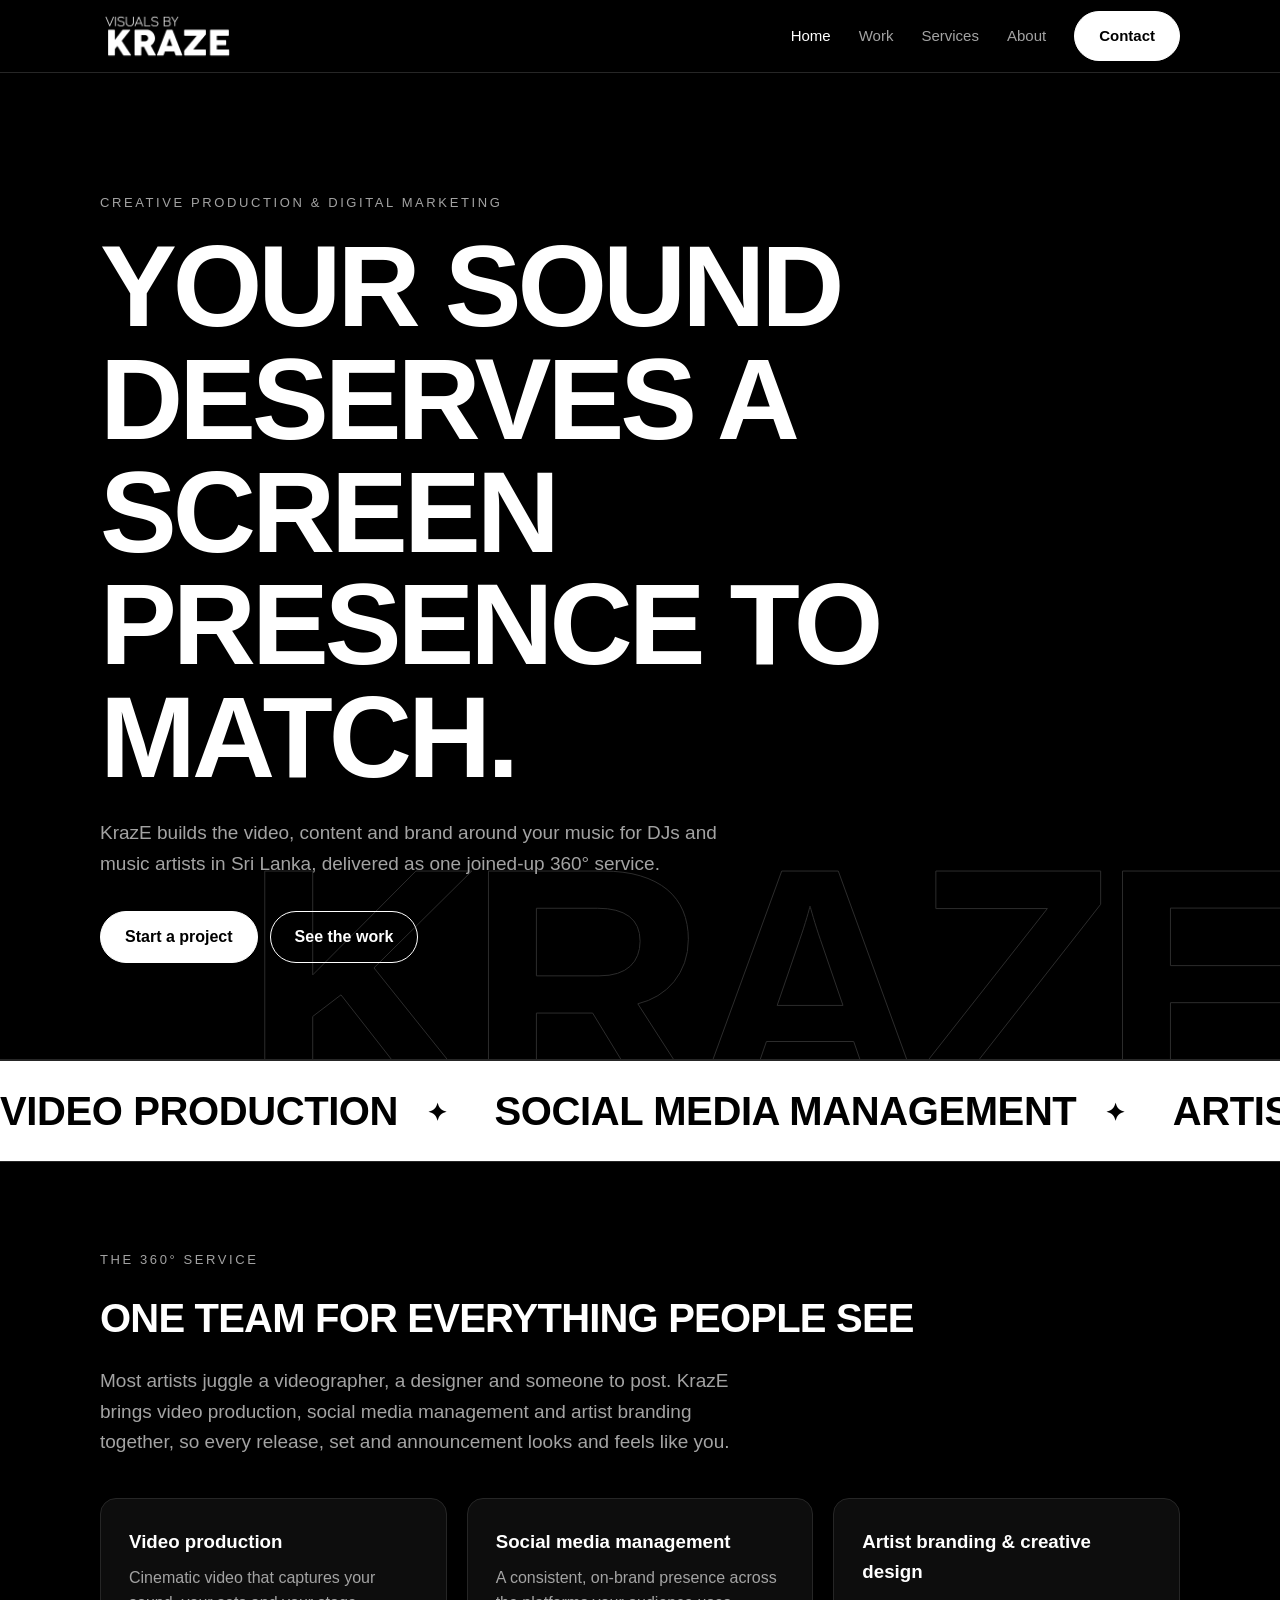
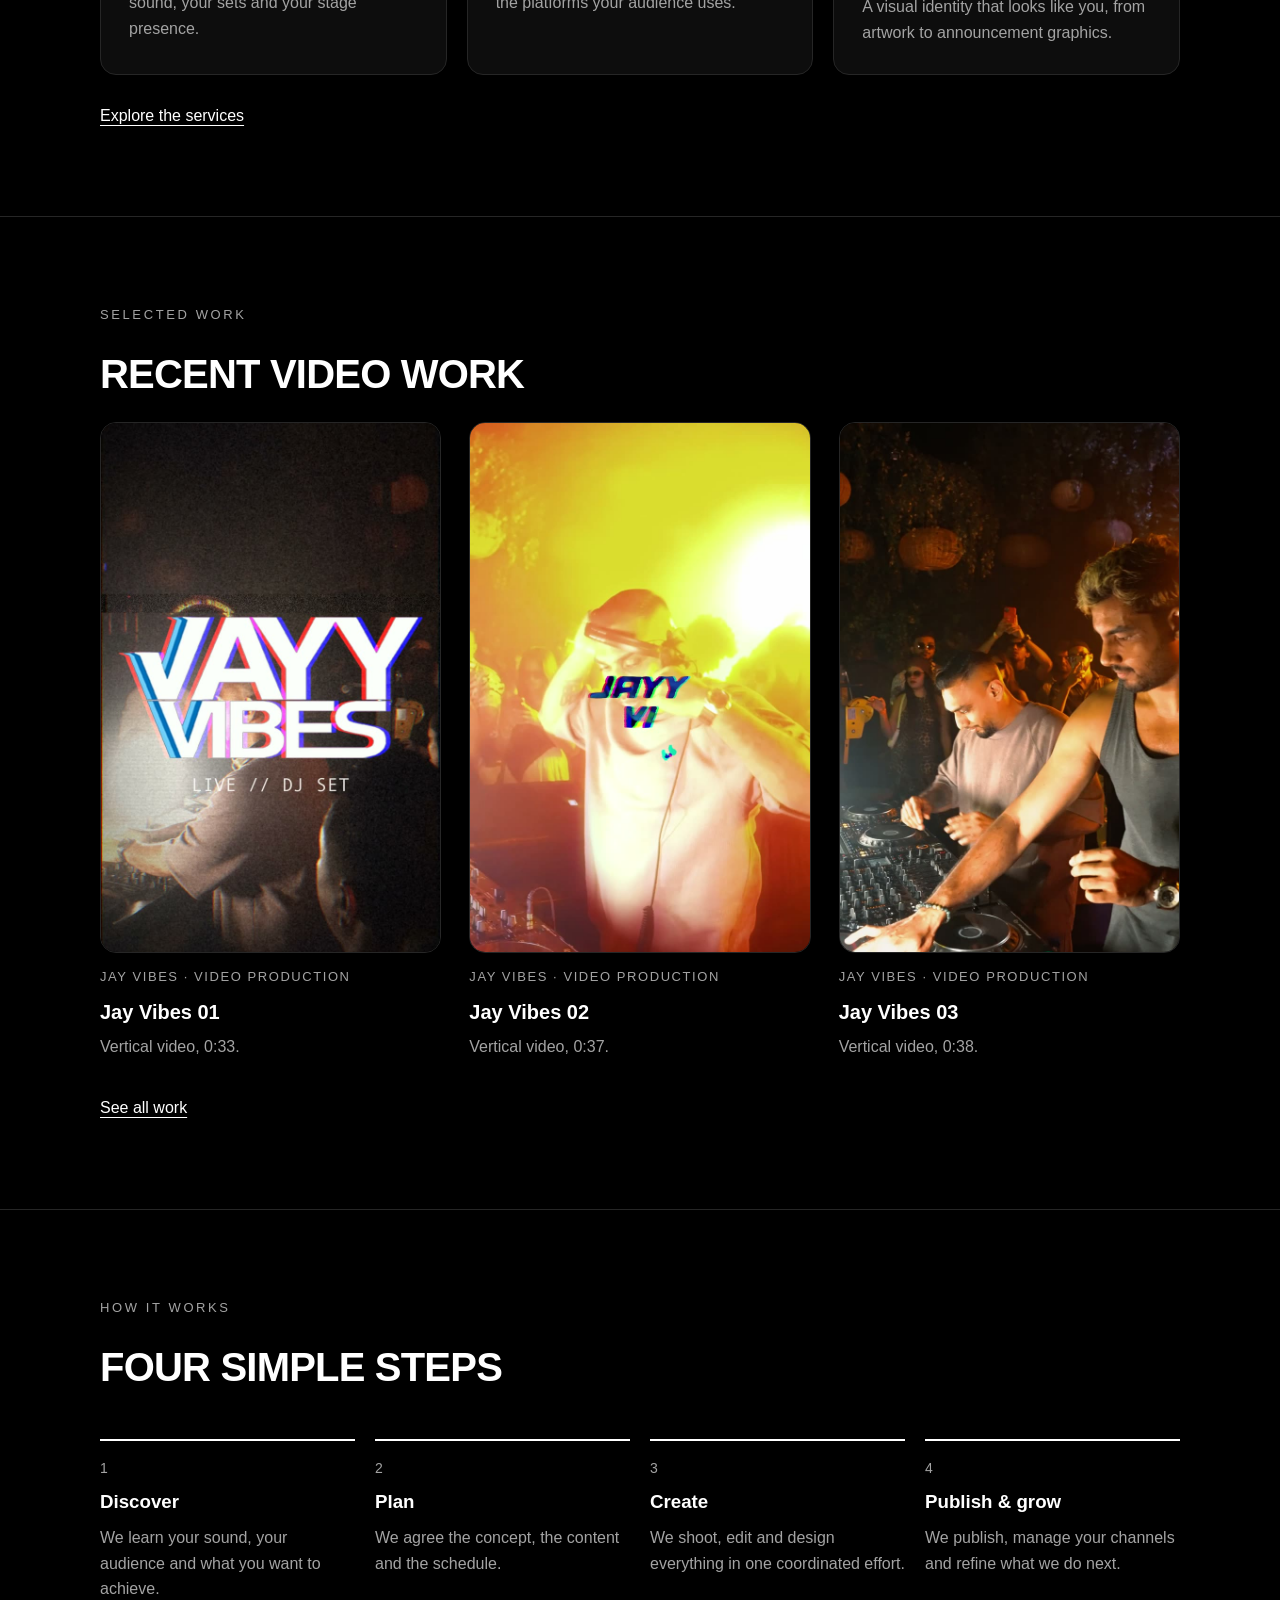
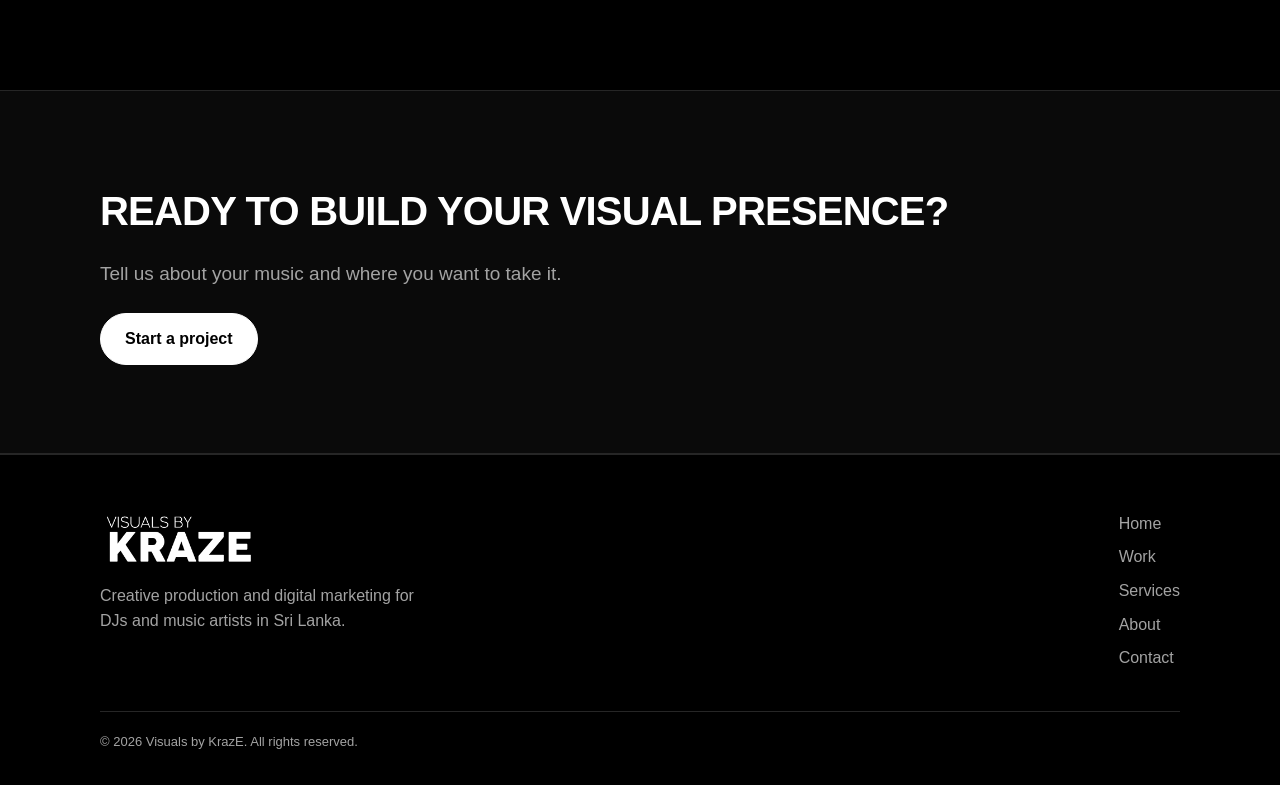
==== public/index.html @ ea49f157 "Initial KrazE website: static site and portfolio videos" ====
<!doctype html>
<html lang="en">
<head>
<meta charset="utf-8">
<meta name="viewport" content="width=device-width,initial-scale=1">
<meta name="theme-color" content="#000000">
<title>Visuals by KrazE | Creative production and digital marketing for DJs and artists</title>
<meta name="description" content="KrazE builds video, social media and branding for DJs and music artists in Sri Lanka, as one coordinated 360-degree creative service.">
<link rel="canonical" href="https://kidhasia.github.io/kraze-website/">
<meta property="og:type" content="website">
<meta property="og:site_name" content="Visuals by KrazE">
<meta property="og:title" content="Visuals by KrazE | Creative production and digital marketing for DJs and artists">
<meta property="og:description" content="KrazE builds video, social media and branding for DJs and music artists in Sri Lanka, as one coordinated 360-degree creative service.">
<meta property="og:url" content="https://kidhasia.github.io/kraze-website/">
<meta property="og:image" content="https://kidhasia.github.io/kraze-website/images/kraze-logo.jpg">
<meta property="og:image:width" content="1080">
<meta property="og:image:height" content="1080">
<meta property="og:image:alt" content="Visuals by KrazE">
<meta name="twitter:card" content="summary">
<link rel="icon" type="image/png" sizes="32x32" href="images/favicon-32.png">
<link rel="icon" type="image/png" sizes="192x192" href="images/favicon-192.png">
<link rel="apple-touch-icon" href="images/apple-touch-icon.png">
<script>document.documentElement.className+=" js"</script>
<link rel="stylesheet" href="css/style.css">
</head>
<body>
<a class="skip" href="#main">Skip to content</a>
<header class="site-header"><div class="wrap">
<a href="index.html" class="logo-link" aria-label="Visuals by KrazE, home"><span class="logo "><img src="images/kraze-logo.jpg" width="1080" height="1080" alt="Visuals by KrazE" fetchpriority="high"></span></a>
<button class="menu-btn" type="button" aria-label="Open menu" aria-expanded="false" aria-controls="nav"><span></span></button>
<nav class="nav" id="nav" aria-label="Main"><a href="index.html" aria-current="page">Home</a><a href="work.html">Work</a><a href="services.html">Services</a><a href="about.html">About</a><a class="btn" href="contact.html">Contact</a></nav>
</div></header>
<main id="main" tabindex="-1">
<section class="hero"><span class="hero-word" aria-hidden="true">KRAZE</span><div class="wrap">
<p class="eyebrow">Creative production &amp; digital marketing</p>
<h1>Your sound deserves a screen presence to match.</h1>
<p class="lead">KrazE builds the video, content and brand around your music for DJs and music artists in Sri Lanka, delivered as one joined-up 360&deg; service.</p>
<div class="actions"><a class="btn" href="contact.html">Start a project</a><a class="btn btn--ghost" href="work.html">See the work</a></div>
</div></section>
<div class="marquee" aria-hidden="true"><div class="marquee-track"><span>Video production</span><span>Social media management</span><span>Artist branding &amp; creative design</span><span>360° service</span><span>Video production</span><span>Social media management</span><span>Artist branding &amp; creative design</span><span>360° service</span><span>Video production</span><span>Social media management</span><span>Artist branding &amp; creative design</span><span>360° service</span><span>Video production</span><span>Social media management</span><span>Artist branding &amp; creative design</span><span>360° service</span></div></div>
<section aria-labelledby="s360-h"><div class="wrap">
<p class="eyebrow">The 360&deg; service</p>
<h2 class="reveal" id="s360-h">One team for everything people see</h2>
<p class="lead">Most artists juggle a videographer, a designer and someone to post. KrazE brings video production, social media management and artist branding together, so every release, set and announcement looks and feels like you.</p>
<div class="grid"><article class="card reveal" style="--d:0.0s"><h3>Video production</h3><p>Cinematic video that captures your sound, your sets and your stage presence.</p></article><article class="card reveal" style="--d:0.1s"><h3>Social media management</h3><p>A consistent, on-brand presence across the platforms your audience uses.</p></article><article class="card reveal" style="--d:0.2s"><h3>Artist branding &amp; creative design</h3><p>A visual identity that looks like you, from artwork to announcement graphics.</p></article></div>
<p class="more"><a class="text-link" href="services.html">Explore the services</a></p>
</div></section>
<section aria-labelledby="feat-h"><div class="wrap"><p class="eyebrow">Selected work</p><h2 class="reveal" id="feat-h">Recent video work</h2><ul class="projects projects--feat"><li class="project reveal" style="--d:0.0s" data-category="Video production"><article><div class="project-media"><img src="media/jay-vibes-01.jpg" width="720" height="1280" alt="Cover frame from Jay Vibes 01" loading="lazy"><video class="preview" src="media/jay-vibes-01-preview.mp4" muted loop playsinline preload="none" aria-hidden="true" tabindex="-1"></video><a class="media-hit" href="work.html" data-cursor="View" aria-label="See Jay Vibes 01 on the Work page"></a></div><p class="tag">Jay Vibes &middot; Video production</p><h3>Jay Vibes 01</h3><p>Vertical video, 0:33.</p></article></li><li class="project reveal" style="--d:0.12s" data-category="Video production"><article><div class="project-media"><img src="media/jay-vibes-02.jpg" width="720" height="1280" alt="Cover frame from Jay Vibes 02" loading="lazy"><video class="preview" src="media/jay-vibes-02-preview.mp4" muted loop playsinline preload="none" aria-hidden="true" tabindex="-1"></video><a class="media-hit" href="work.html" data-cursor="View" aria-label="See Jay Vibes 02 on the Work page"></a></div><p class="tag">Jay Vibes &middot; Video production</p><h3>Jay Vibes 02</h3><p>Vertical video, 0:37.</p></article></li><li class="project reveal" style="--d:0.24s" data-category="Video production"><article><div class="project-media"><img src="media/jay-vibes-03.jpg" width="720" height="1280" alt="Cover frame from Jay Vibes 03" loading="lazy"><video class="preview" src="media/jay-vibes-03-preview.mp4" muted loop playsinline preload="none" aria-hidden="true" tabindex="-1"></video><a class="media-hit" href="work.html" data-cursor="View" aria-label="See Jay Vibes 03 on the Work page"></a></div><p class="tag">Jay Vibes &middot; Video production</p><h3>Jay Vibes 03</h3><p>Vertical video, 0:38.</p></article></li></ul><p class="more"><a class="text-link" href="work.html">See all work</a></p></div></section>
<section aria-labelledby="flow-h"><div class="wrap"><p class="eyebrow">How it works</p><h2 class="reveal" id="flow-h">Four simple steps</h2><ol class="steps"><li class="step reveal" style="--d:0.0s"><span class="step-n" aria-hidden="true">1</span><h3>Discover</h3><p>We learn your sound, your audience and what you want to achieve.</p></li><li class="step reveal" style="--d:0.1s"><span class="step-n" aria-hidden="true">2</span><h3>Plan</h3><p>We agree the concept, the content and the schedule.</p></li><li class="step reveal" style="--d:0.2s"><span class="step-n" aria-hidden="true">3</span><h3>Create</h3><p>We shoot, edit and design everything in one coordinated effort.</p></li><li class="step reveal" style="--d:0.3s"><span class="step-n" aria-hidden="true">4</span><h3>Publish &amp; grow</h3><p>We publish, manage your channels and refine what we do next.</p></li></ol></div></section>
<section class="band"><div class="wrap reveal"><h2>Ready to build your visual presence?</h2><p class="lead">Tell us about your music and where you want to take it.</p><div class="actions"><a class="btn" href="contact.html">Start a project</a></div></div></section>
</main>
<footer class="site-footer"><div class="wrap">
<div class="footer-grid">
<div class="footer-brand"><a href="index.html" class="logo-link" aria-label="Visuals by KrazE, home"><span class="logo logo--footer"><img src="images/kraze-logo.jpg" width="1080" height="1080" alt="Visuals by KrazE" loading="lazy"></span></a><p>Creative production and digital marketing for DJs and music artists in Sri Lanka.</p></div>
<nav aria-label="Footer"><ul class="footer-list"><li><a href="index.html">Home</a></li><li><a href="work.html">Work</a></li><li><a href="services.html">Services</a></li><li><a href="about.html">About</a></li><li><a href="contact.html">Contact</a></li></ul></nav>

</div>
<div class="copy">&copy; 2026 Visuals by KrazE. All rights reserved.</div>
</div></footer>
<script src="js/nav.js" defer></script><script src="js/fx.js" defer></script>
</body>
</html>
---- public/css/style.css ----
:root{--bg:#000;--fg:#fff;--muted:#a3a3a3;--line:#262626;--card:#0d0d0d;--accent:#fff;--max:1120px;--hdr:72px}
*{box-sizing:border-box}
html{scroll-behavior:smooth}
body{margin:0;background:var(--bg);color:var(--fg);font:16px/1.6 -apple-system,BlinkMacSystemFont,"Segoe UI",Helvetica,Arial,sans-serif}
a{color:inherit;text-decoration:none}
.wrap{max-width:var(--max);margin:0 auto;padding:0 20px}

/* Logo: original JPG, shown unmodified; CSS only crops the empty black margin (text band x258-818, y440-640 of 1080px) */
.logo{display:block;flex:none;height:var(--logo-h,48px);aspect-ratio:560/200;overflow:hidden;background:#000}
.logo img{display:block;max-width:none;width:calc(1080/560*100%);height:auto;margin-left:calc(-258/560*100%);margin-top:calc(-440/560*100%)}
.logo--footer{--logo-h:56px}

.site-header{position:sticky;top:0;z-index:50;background:#000;border-bottom:1px solid var(--line)}
.site-header .wrap{display:flex;align-items:center;justify-content:space-between;height:var(--hdr)}
.nav{display:flex;gap:28px;align-items:center}
.nav a{color:var(--muted);font-size:15px;transition:color .15s}
.nav a:hover,.nav a[aria-current=page]{color:var(--fg)}
.btn{display:inline-block;padding:12px 24px;border:1px solid var(--fg);border-radius:999px;font-weight:600;background:var(--fg);color:#000!important;transition:opacity .15s}
.btn:hover{opacity:.85}
.btn--ghost{background:transparent;color:var(--fg)!important}
.menu-btn{display:none;background:none;border:0;color:var(--fg);width:44px;height:44px;cursor:pointer;padding:0}
.menu-btn span,.menu-btn span::before,.menu-btn span::after{display:block;width:24px;height:2px;background:currentColor;position:relative;margin:auto;transition:.2s}
.menu-btn span::before,.menu-btn span::after{content:"";position:absolute;left:0}
.menu-btn span::before{top:-7px}.menu-btn span::after{top:7px}
.menu-open .menu-btn span{background:transparent}
.menu-open .menu-btn span::before{top:0;transform:rotate(45deg)}
.menu-open .menu-btn span::after{top:0;transform:rotate(-45deg)}

main section{padding:88px 0;border-bottom:1px solid var(--line)}
.hero{padding:120px 0 96px}
.eyebrow{color:var(--muted);letter-spacing:.2em;text-transform:uppercase;font-size:13px;margin:0 0 16px}
h1{font-size:clamp(40px,7vw,80px);line-height:1.05;margin:0 0 24px;letter-spacing:-.02em}
h2{font-size:clamp(28px,4vw,40px);margin:0 0 16px;letter-spacing:-.01em}
p.lead{color:var(--muted);font-size:19px;max-width:640px;margin:0 0 32px}
.actions{display:flex;gap:12px;flex-wrap:wrap}
.grid{display:grid;grid-template-columns:repeat(auto-fit,minmax(260px,1fr));gap:20px;margin-top:40px}
.card{background:var(--card);border:1px solid var(--line);border-radius:16px;padding:28px}
.card h3{margin:0 0 8px}.card p{margin:0;color:var(--muted)}
.tile{aspect-ratio:4/3;background:linear-gradient(135deg,#161616,#050505);border:1px solid var(--line);border-radius:16px;display:flex;align-items:flex-end;padding:20px;color:var(--muted)}
form{display:grid;gap:16px;max-width:560px;margin-top:32px}
label{display:grid;gap:6px;color:var(--muted);font-size:14px}
input,textarea{background:var(--card);border:1px solid var(--line);border-radius:10px;padding:12px 14px;color:var(--fg);font:inherit}
input:focus,textarea:focus{outline:2px solid var(--fg);outline-offset:1px}

.site-footer{padding:56px 0 32px;background:#000;border-top:1px solid var(--line)}
.footer-grid{display:flex;justify-content:space-between;gap:32px;flex-wrap:wrap}
.footer-grid p{color:var(--muted);max-width:320px;margin:16px 0 0}
.footer-nav{display:grid;gap:8px}.footer-nav a{color:var(--muted)}.footer-nav a:hover{color:var(--fg)}
.copy{margin-top:40px;padding-top:20px;border-top:1px solid var(--line);color:var(--muted);font-size:13px}

@media(max-width:768px){
  :root{--hdr:64px}
  .menu-btn{display:block}
  .nav{position:fixed;inset:var(--hdr) 0 0 0;background:#000;flex-direction:column;align-items:flex-start;gap:0;padding:12px 20px;transform:translateX(100%);visibility:hidden;transition:transform .25s,visibility .25s}
  .menu-open .nav{transform:none;visibility:visible}
  .nav a{width:100%;padding:18px 0;font-size:22px;color:var(--fg);border-bottom:1px solid var(--line)}
  .nav .btn{width:auto;margin-top:24px;border-bottom:1px solid var(--fg);padding:14px 28px;font-size:18px}
  .logo{--logo-h:40px}
  .hero{padding:72px 0 64px}main section{padding:56px 0}
}

/* ---- phase 2 ---- */
.sr-only{position:absolute;width:1px;height:1px;margin:-1px;padding:0;overflow:hidden;clip:rect(0 0 0 0);white-space:nowrap;border:0}
.skip{position:absolute;left:12px;top:-60px;z-index:100;background:#fff;color:#000;padding:10px 16px;border-radius:8px;font-weight:600}
.skip:focus{top:12px}
:focus-visible{outline:2px solid #fff;outline-offset:3px;border-radius:4px}
.btn:focus-visible{outline-offset:4px;border-radius:999px}
main:focus{outline:none}
[hidden]{display:none!important}
code{background:#161616;padding:2px 6px;border-radius:6px;font-size:.9em}
.hero--sm{padding:80px 0 72px}
.more{margin:28px 0 0}
.text-link{text-decoration:underline;text-underline-offset:4px}
.text-link:hover{opacity:.8}
.ticks{list-style:none;margin:16px 0 0;padding:0;display:grid;gap:6px;color:var(--fg)}
.ticks li{padding-left:22px;position:relative;color:var(--muted)}
.ticks li::before{content:"";position:absolute;left:0;top:.7em;width:10px;height:2px;background:#fff}
.steps{list-style:none;margin:40px 0 0;padding:0;display:grid;grid-template-columns:repeat(auto-fit,minmax(220px,1fr));gap:20px}
.step{border-top:2px solid #fff;padding-top:16px}
.step h3{margin:8px 0}.step p{margin:0;color:var(--muted)}
.step-n{display:block;font-size:14px;color:var(--muted);letter-spacing:.15em}
.band{text-align:left;background:#0a0a0a}
.band .lead{margin-bottom:24px}
.notice{border:1px dashed #555;border-radius:12px;padding:14px 18px;color:var(--muted);margin:24px 0}
.notice strong{color:var(--fg)}
.filters{display:flex;gap:10px;flex-wrap:wrap;margin:32px 0 24px}
.chip{background:transparent;color:var(--fg);border:1px solid #444;border-radius:999px;padding:10px 18px;font:inherit;font-size:15px;cursor:pointer;min-height:44px}
.chip:hover{border-color:#fff}
.chip[aria-pressed=true]{background:#fff;color:#000;border-color:#fff}
.projects{list-style:none;margin:0;padding:0;display:grid;grid-template-columns:repeat(auto-fill,minmax(300px,1fr));gap:28px}
.project article{height:100%}
.project-media{position:relative;aspect-ratio:4/3;border-radius:16px;overflow:hidden;border:1px solid var(--line);background:#0d0d0d;margin-bottom:14px}
.project-media img{width:100%;height:100%;object-fit:cover;display:block}
.ph-media{height:100%;display:grid;place-items:center;text-align:center;color:#777;background:repeating-linear-gradient(135deg,#0d0d0d 0 14px,#121212 14px 28px)}
.badge{position:absolute;top:12px;left:12px;background:#fff;color:#000;font-size:12px;font-weight:700;letter-spacing:.06em;text-transform:uppercase;padding:4px 10px;border-radius:999px}
.tag{margin:0 0 4px;color:var(--muted);font-size:13px;letter-spacing:.12em;text-transform:uppercase}
.project h3{margin:0 0 6px;font-size:20px}.project p{margin:0 0 8px;color:var(--muted)}
.empty{color:var(--muted)}
.contact-grid{display:grid;grid-template-columns:minmax(0,1.4fr) minmax(0,1fr);gap:56px;align-items:start}
.contact-grid aside{padding-top:84px}
.h3{font-size:20px}
.plain{list-style:none;margin:0 0 20px;padding:0;display:grid;gap:8px;color:var(--muted)}
.plain a{text-decoration:underline;text-underline-offset:4px}
label .err{color:#ff8a8a;font-size:14px}
[aria-invalid=true]{border-color:#ff8a8a}
.hp{position:absolute;left:-9999px;width:1px;height:1px;overflow:hidden}
button.btn{font:inherit;font-weight:600;cursor:pointer;justify-self:start}
button.btn:disabled{opacity:.6;cursor:not-allowed}
.status{margin-top:20px;padding:16px 18px;border-radius:12px;border:1px solid var(--line);max-width:560px}
.status--success{border-color:#7ddc9c;color:#7ddc9c}
.status--error{border-color:#ff8a8a;color:#ffb0b0}
.status--info{color:var(--muted)}
.footer-brand p{margin-top:16px}
.footer-list{list-style:none;margin:0;padding:0;display:grid;gap:8px;color:var(--muted)}
.footer-list a:hover{color:var(--fg)}
.footer-grid{align-items:flex-start}
@media(max-width:768px){
  .contact-grid{grid-template-columns:1fr;gap:32px}
  .contact-grid aside{padding-top:0}
  .hero--sm{padding:56px 0 48px}
  .footer-grid{flex-direction:column}
}
@media(prefers-reduced-motion:reduce){
  *,*::before,*::after{transition:none!important;animation:none!important;scroll-behavior:auto!important}
}

/* ---- phase 3: interactive layer (Nike-style bold type, reveals, marquee, cursor) ---- */
.hero h1,.hero--sm h1{text-transform:uppercase;font-weight:900;letter-spacing:-.035em;line-height:.98}
.hero h1{font-size:clamp(44px,9vw,128px)}
.hero--sm h1{font-size:clamp(40px,7vw,96px)}
h2{text-transform:uppercase;font-weight:900;letter-spacing:-.02em}
.hero{position:relative;overflow:hidden}
.hero .wrap{position:relative;z-index:1}
.hero-word{position:absolute;right:-2%;bottom:-6%;z-index:0;font-weight:900;font-size:clamp(120px,26vw,380px);line-height:.8;letter-spacing:-.05em;color:transparent;-webkit-text-stroke:1px #2c2c2c;user-select:none;pointer-events:none;transform:translateY(calc(var(--py,0)*-40px))}
.js .reveal{opacity:0;transform:translateY(36px);transition:opacity .8s cubic-bezier(.2,.7,.2,1) var(--d,0s),transform .8s cubic-bezier(.2,.7,.2,1) var(--d,0s)}
.js .reveal.in{opacity:1;transform:none}
.site-header{transition:transform .35s cubic-bezier(.2,.7,.2,1)}
.site-header.is-hidden{transform:translateY(-100%)}
.marquee{overflow:hidden;border-block:1px solid var(--line);background:#fff;color:#000;padding:18px 0;white-space:nowrap}
.marquee-track{display:inline-flex;animation:marq 28s linear infinite}
.marquee:hover .marquee-track{animation-play-state:paused}
.marquee span{font-weight:900;text-transform:uppercase;font-size:clamp(20px,3.4vw,40px);letter-spacing:-.01em;padding-right:1.2em}
.marquee span::after{content:"\2726";padding-left:1.2em;font-size:.6em;vertical-align:.15em}
@keyframes marq{to{transform:translateX(-50%)}}
.card{transition:transform .35s cubic-bezier(.2,.7,.2,1),border-color .3s,background .3s}
@media(hover:hover){.card:hover{transform:translateY(-6px);border-color:#fff;background:#111}}
.project-media img,.project-media video{width:100%;height:100%;object-fit:cover;display:block;transition:transform .7s cubic-bezier(.2,.7,.2,1)}
.project-media video{position:absolute;inset:0}
@media(hover:hover){.project:hover .project-media img,.project:hover .project-media video{transform:scale(1.07)}}
.project h3{transition:letter-spacing .3s}
@media(hover:hover){.project:hover h3{letter-spacing:.01em}}
.btn{transition:opacity .15s,transform .25s cubic-bezier(.2,.7,.2,1)}
.cursor{position:fixed;left:0;top:0;z-index:200;pointer-events:none;width:12px;height:12px;margin:-6px 0 0 -6px;border-radius:50%;background:#fff;mix-blend-mode:difference;display:grid;place-items:center;transition:width .25s,height .25s,margin .25s,opacity .2s;opacity:0}
.cursor.on{opacity:1}
.cursor.big{width:88px;height:88px;margin:-44px 0 0 -44px;background:#fff;mix-blend-mode:normal}
.cursor span{font-size:12px;font-weight:800;letter-spacing:.08em;text-transform:uppercase;color:#000;opacity:0;transition:opacity .2s}
.cursor.big span{opacity:1}
@media(prefers-reduced-motion:reduce){
  .js .reveal{opacity:1;transform:none}
  .marquee-track{animation:none}
  .hero-word{transform:none}
}
@media(max-width:768px){.hero-word{opacity:.7}.marquee{padding:12px 0}}

/* video portfolio */
.project-media{aspect-ratio:9/14}
.projects--feat{grid-template-columns:repeat(auto-fill,minmax(260px,1fr))}
.preview{opacity:0;transition:opacity .35s}
@media(hover:hover){.project:hover .preview{opacity:1}}
.media-hit{position:absolute;inset:0;z-index:2;display:block;width:100%;height:100%;background:transparent;border:0;padding:0;cursor:pointer;border-radius:inherit}
.media-hit:focus-visible{outline:3px solid #fff;outline-offset:-6px}
.play-icon{position:absolute;right:16px;bottom:16px;width:52px;height:52px;border-radius:50%;background:#fff}
.play-icon::before{content:"";position:absolute;left:21px;top:16px;border-style:solid;border-width:10px 0 10px 16px;border-color:transparent transparent transparent #000}
@media(hover:hover) and (pointer:fine){.play-icon{opacity:0}.media-hit:focus-visible .play-icon{opacity:1}}
dialog#player{border:0;padding:0;background:#000;color:#fff;max-width:min(92vw,560px);width:100%;border-radius:16px;overflow:hidden}
dialog#player::backdrop{background:rgba(0,0,0,.88)}
dialog#player video{display:block;width:100%;max-height:86vh;background:#000}
.player-close{position:absolute;top:10px;right:10px;z-index:3;width:44px;height:44px;border-radius:50%;border:0;background:#fff;color:#000;font-size:26px;line-height:1;cursor:pointer}
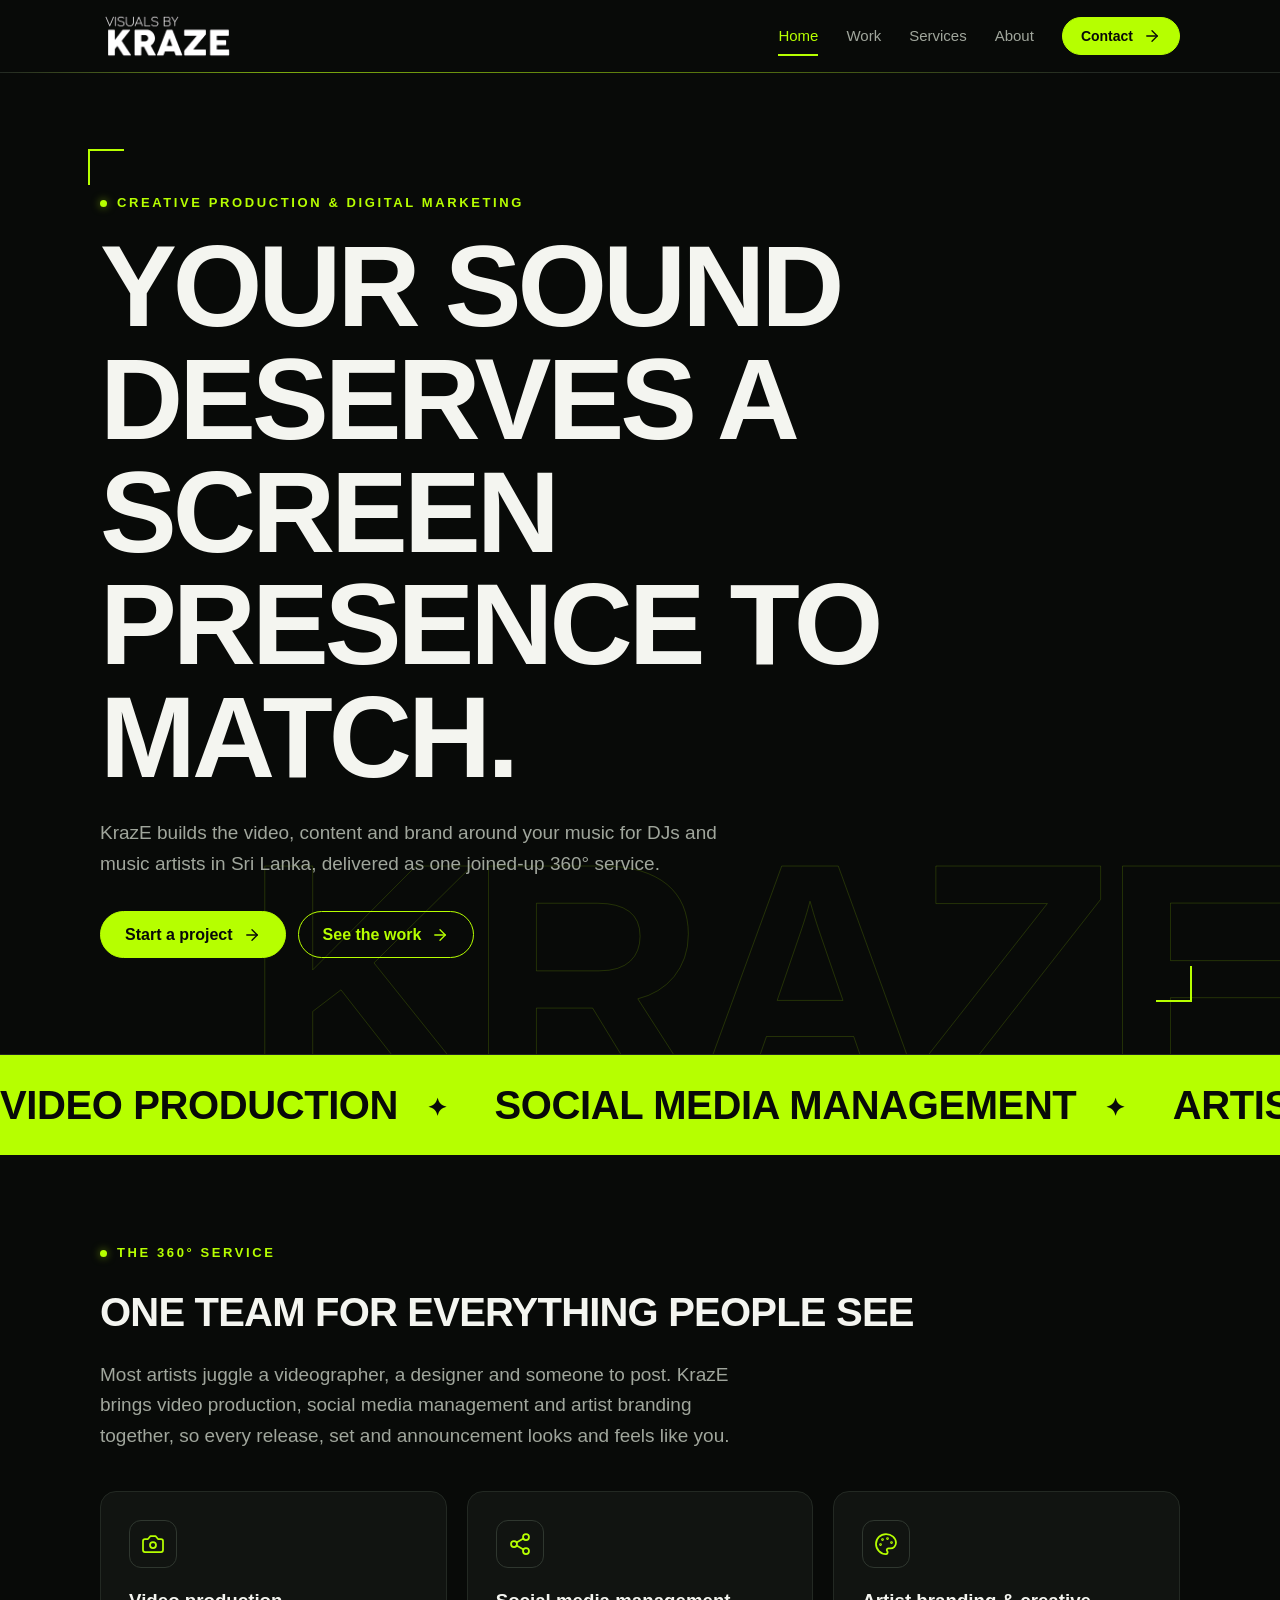
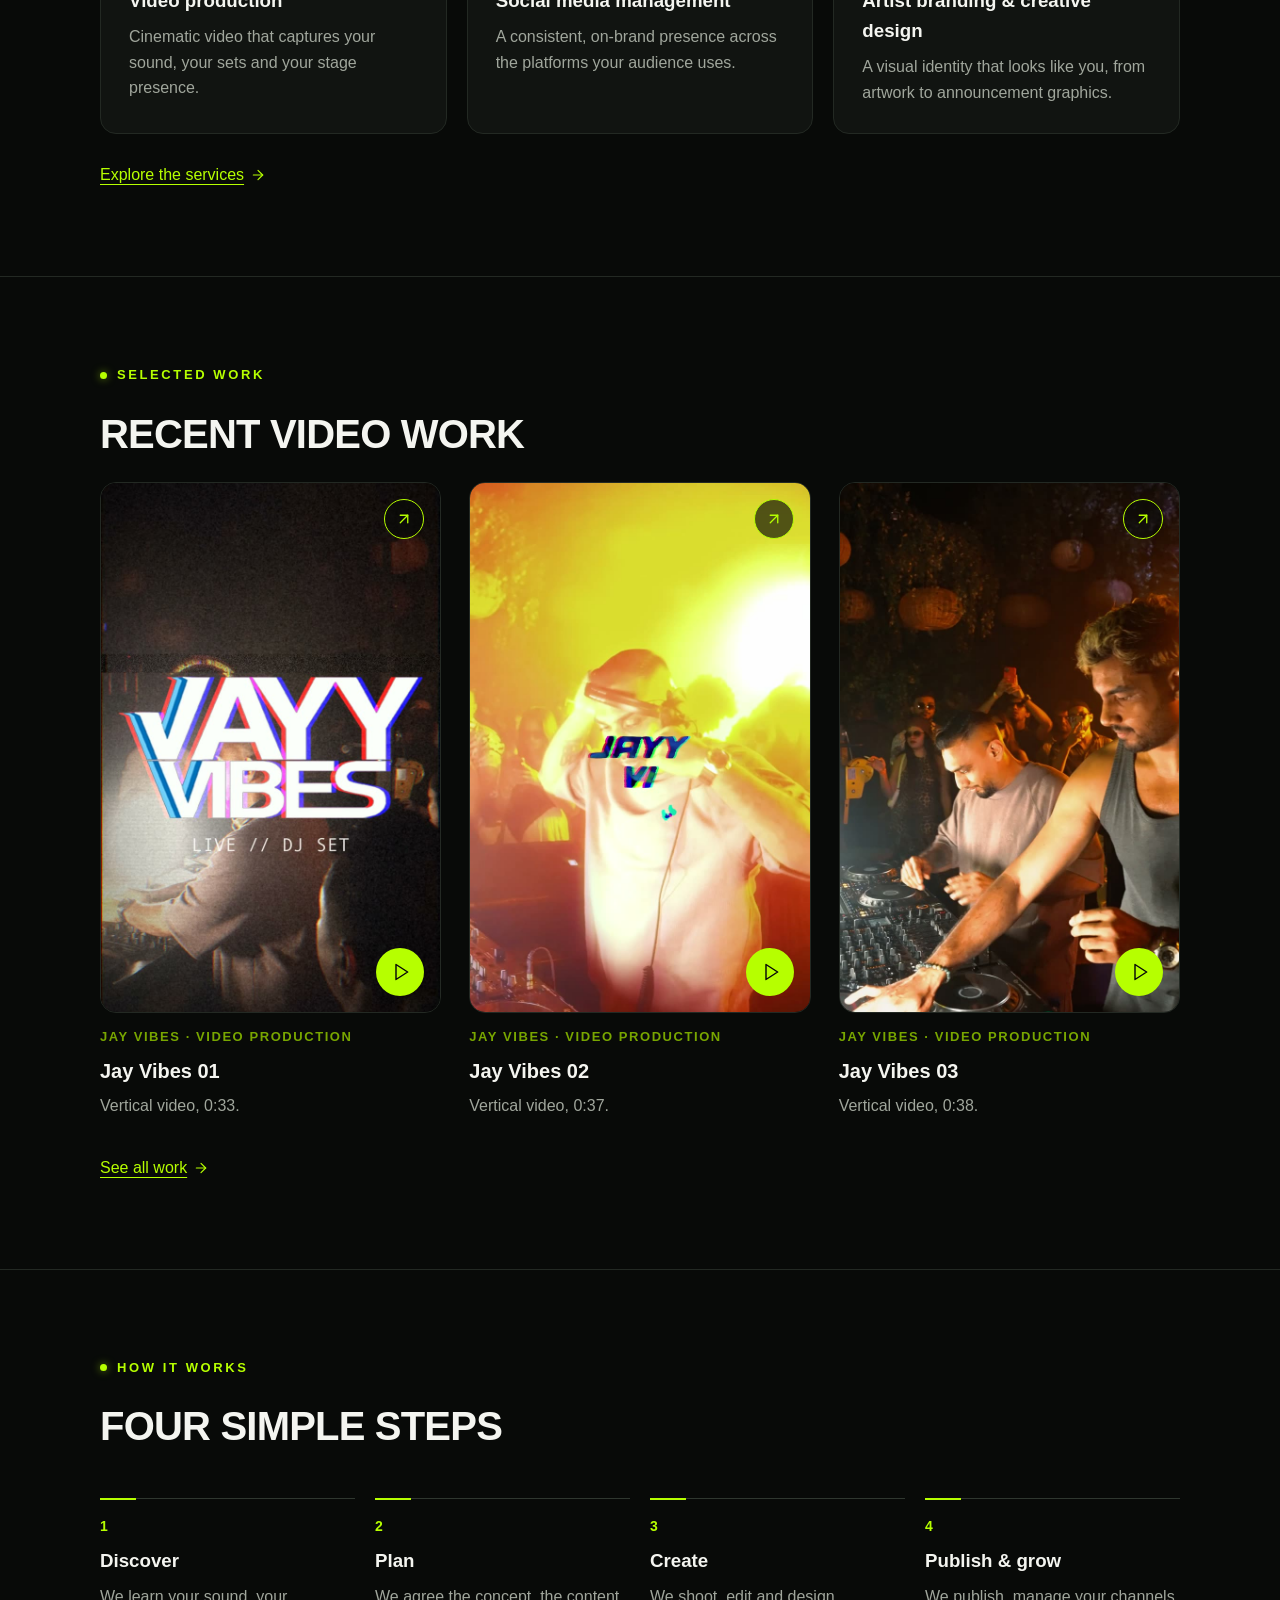
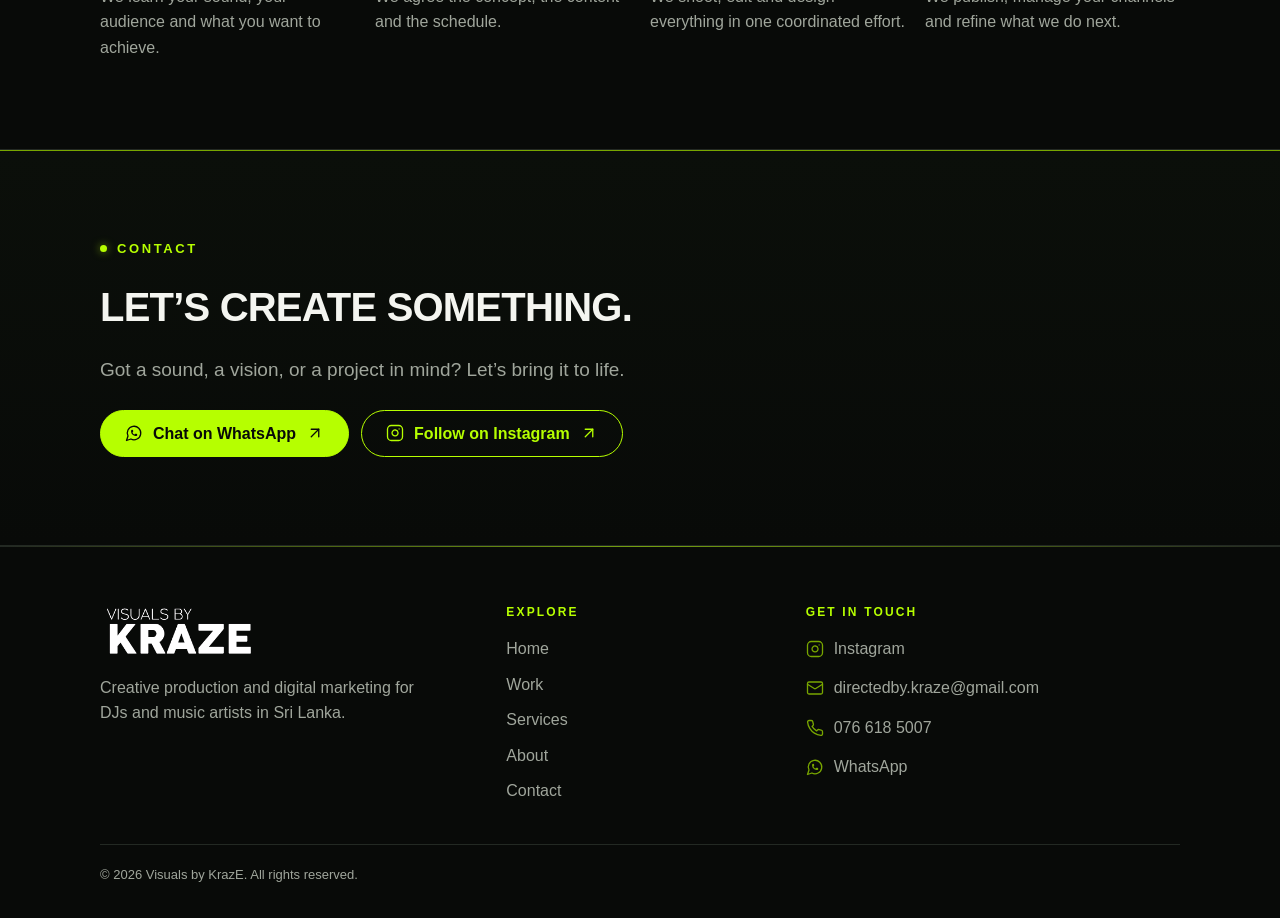
==== commit 24893885: "Neon lime nightlife theme, inline SVG icons, and real contact details" ====
--- a/public/index.html
+++ b/public/index.html
@@ -3,7 +3,7 @@
 <head>
 <meta charset="utf-8">
 <meta name="viewport" content="width=device-width,initial-scale=1">
-<meta name="theme-color" content="#000000">
+<meta name="theme-color" content="#080A08">
 <title>Visuals by KrazE | Creative production and digital marketing for DJs and artists</title>
 <meta name="description" content="KrazE builds video, social media and branding for DJs and music artists in Sri Lanka, as one coordinated 360-degree creative service.">
 <link rel="canonical" href="https://kidhasia.github.io/kraze-website/">
@@ -24,38 +24,39 @@
 <link rel="stylesheet" href="css/style.css">
 </head>
 <body>
+<svg width="0" height="0" style="position:absolute" aria-hidden="true" focusable="false"><defs><symbol id="i-instagram" viewBox="0 0 24 24" fill="none" stroke="currentColor" stroke-width="1.75" stroke-linecap="round" stroke-linejoin="round"><rect width="20" height="20" x="2" y="2" rx="5" ry="5"/><path d="M16 11.37A4 4 0 1 1 12.63 8 4 4 0 0 1 16 11.37z"/><line x1="17.5" x2="17.51" y1="6.5" y2="6.5"/></symbol><symbol id="i-mail" viewBox="0 0 24 24" fill="none" stroke="currentColor" stroke-width="1.75" stroke-linecap="round" stroke-linejoin="round"><rect width="20" height="16" x="2" y="4" rx="2"/><path d="m22 7-8.97 5.7a1.94 1.94 0 0 1-2.06 0L2 7"/></symbol><symbol id="i-phone" viewBox="0 0 24 24" fill="none" stroke="currentColor" stroke-width="1.75" stroke-linecap="round" stroke-linejoin="round"><path d="M22 16.92v3a2 2 0 0 1-2.18 2 19.79 19.79 0 0 1-8.63-3.07 19.5 19.5 0 0 1-6-6 19.79 19.79 0 0 1-3.07-8.67A2 2 0 0 1 4.11 2h3a2 2 0 0 1 2 1.72 12.84 12.84 0 0 0 .7 2.81 2 2 0 0 1-.45 2.11L8.09 9.91a16 16 0 0 0 6 6l1.27-1.27a2 2 0 0 1 2.11-.45 12.84 12.84 0 0 0 2.81.7A2 2 0 0 1 22 16.92z"/></symbol><symbol id="i-whatsapp" viewBox="0 0 24 24" fill="none" stroke="currentColor" stroke-width="1.75" stroke-linecap="round" stroke-linejoin="round"><path d="M7.9 20A9 9 0 1 0 4 16.1L2 22Z"/><path d="M9 10a.5.5 0 0 0 1 0V9a.5.5 0 0 0-1 0v1a5 5 0 0 0 5 5h1a.5.5 0 0 0 0-1h-1a.5.5 0 0 0 0 1"/></symbol><symbol id="i-menu" viewBox="0 0 24 24" fill="none" stroke="currentColor" stroke-width="1.75" stroke-linecap="round" stroke-linejoin="round"><line x1="4" x2="20" y1="7" y2="7"/><line x1="4" x2="20" y1="12" y2="12"/><line x1="4" x2="20" y1="17" y2="17"/></symbol><symbol id="i-close" viewBox="0 0 24 24" fill="none" stroke="currentColor" stroke-width="1.75" stroke-linecap="round" stroke-linejoin="round"><path d="M18 6 6 18"/><path d="m6 6 12 12"/></symbol><symbol id="i-arrow-up-right" viewBox="0 0 24 24" fill="none" stroke="currentColor" stroke-width="1.75" stroke-linecap="round" stroke-linejoin="round"><path d="M7 7h10v10"/><path d="M7 17 17 7"/></symbol><symbol id="i-arrow-right" viewBox="0 0 24 24" fill="none" stroke="currentColor" stroke-width="1.75" stroke-linecap="round" stroke-linejoin="round"><path d="M5 12h14"/><path d="m12 5 7 7-7 7"/></symbol><symbol id="i-play" viewBox="0 0 24 24" fill="none" stroke="currentColor" stroke-width="1.75" stroke-linecap="round" stroke-linejoin="round"><polygon points="6 3 20 12 6 21 6 3"/></symbol><symbol id="i-camera" viewBox="0 0 24 24" fill="none" stroke="currentColor" stroke-width="1.75" stroke-linecap="round" stroke-linejoin="round"><path d="M14.5 4h-5L7 7H4a2 2 0 0 0-2 2v9a2 2 0 0 0 2 2h16a2 2 0 0 0 2-2V9a2 2 0 0 0-2-2h-3l-2.5-3z"/><circle cx="12" cy="13" r="3"/></symbol><symbol id="i-music" viewBox="0 0 24 24" fill="none" stroke="currentColor" stroke-width="1.75" stroke-linecap="round" stroke-linejoin="round"><path d="M9 18V5l12-2v13"/><circle cx="6" cy="18" r="3"/><circle cx="18" cy="16" r="3"/></symbol><symbol id="i-palette" viewBox="0 0 24 24" fill="none" stroke="currentColor" stroke-width="1.75" stroke-linecap="round" stroke-linejoin="round"><circle cx="13.5" cy="6.5" r=".5"/><circle cx="17.5" cy="10.5" r=".5"/><circle cx="8.5" cy="7.5" r=".5"/><circle cx="6.5" cy="12.5" r=".5"/><path d="M12 2C6.5 2 2 6.5 2 12s4.5 10 10 10c.926 0 1.648-.746 1.648-1.688 0-.437-.18-.835-.437-1.125-.29-.289-.438-.652-.438-1.125a1.64 1.64 0 0 1 1.668-1.668h1.996c3.051 0 5.555-2.503 5.555-5.554C21.965 6.012 17.461 2 12 2z"/></symbol><symbol id="i-share" viewBox="0 0 24 24" fill="none" stroke="currentColor" stroke-width="1.75" stroke-linecap="round" stroke-linejoin="round"><circle cx="18" cy="5" r="3"/><circle cx="6" cy="12" r="3"/><circle cx="18" cy="19" r="3"/><line x1="8.59" x2="15.42" y1="13.51" y2="17.49"/><line x1="15.41" x2="8.59" y1="6.51" y2="10.49"/></symbol><symbol id="i-video" viewBox="0 0 24 24" fill="none" stroke="currentColor" stroke-width="1.75" stroke-linecap="round" stroke-linejoin="round"><path d="m16 13 5.223 3.482a.5.5 0 0 0 .777-.416V7.87a.5.5 0 0 0-.752-.432L16 10.5"/><rect x="2" y="6" width="14" height="12" rx="2"/></symbol><symbol id="i-user" viewBox="0 0 24 24" fill="none" stroke="currentColor" stroke-width="1.75" stroke-linecap="round" stroke-linejoin="round"><path d="M19 21v-2a4 4 0 0 0-4-4H9a4 4 0 0 0-4 4v2"/><circle cx="12" cy="7" r="4"/></symbol><symbol id="i-send" viewBox="0 0 24 24" fill="none" stroke="currentColor" stroke-width="1.75" stroke-linecap="round" stroke-linejoin="round"><path d="m22 2-7 20-4-9-9-4Z"/><path d="M22 2 11 13"/></symbol><symbol id="i-message" viewBox="0 0 24 24" fill="none" stroke="currentColor" stroke-width="1.75" stroke-linecap="round" stroke-linejoin="round"><path d="M21 15a2 2 0 0 1-2 2H7l-4 4V5a2 2 0 0 1 2-2h14a2 2 0 0 1 2 2z"/></symbol><symbol id="i-check" viewBox="0 0 24 24" fill="none" stroke="currentColor" stroke-width="1.75" stroke-linecap="round" stroke-linejoin="round"><path d="M22 11.08V12a10 10 0 1 1-5.93-9.14"/><path d="m9 11 3 3L22 4"/></symbol><symbol id="i-alert" viewBox="0 0 24 24" fill="none" stroke="currentColor" stroke-width="1.75" stroke-linecap="round" stroke-linejoin="round"><circle cx="12" cy="12" r="10"/><line x1="12" x2="12" y1="8" y2="12"/><line x1="12" x2="12.01" y1="16" y2="16"/></symbol></defs></svg>
 <a class="skip" href="#main">Skip to content</a>
 <header class="site-header"><div class="wrap">
 <a href="index.html" class="logo-link" aria-label="Visuals by KrazE, home"><span class="logo "><img src="images/kraze-logo.jpg" width="1080" height="1080" alt="Visuals by KrazE" fetchpriority="high"></span></a>
-<button class="menu-btn" type="button" aria-label="Open menu" aria-expanded="false" aria-controls="nav"><span></span></button>
-<nav class="nav" id="nav" aria-label="Main"><a href="index.html" aria-current="page">Home</a><a href="work.html">Work</a><a href="services.html">Services</a><a href="about.html">About</a><a class="btn" href="contact.html">Contact</a></nav>
+<button class="menu-btn" type="button" aria-label="Open menu" aria-expanded="false" aria-controls="nav"><svg class="icon i-menu" aria-hidden="true" focusable="false"><use href="#i-menu"/></svg><svg class="icon i-close" aria-hidden="true" focusable="false"><use href="#i-close"/></svg></button>
+<nav class="nav" id="nav" aria-label="Main"><a href="index.html" aria-current="page">Home</a><a href="work.html">Work</a><a href="services.html">Services</a><a href="about.html">About</a><a class="btn btn--sm" href="contact.html">Contact<svg class="icon" aria-hidden="true" focusable="false"><use href="#i-arrow-right"/></svg></a><ul class="nav-social" aria-label="Contact quick links"><li><a href="https://wa.me/94766185007" target="_blank" rel="noopener noreferrer" aria-label="Chat on WhatsApp (opens in a new tab)"><svg class="icon" aria-hidden="true" focusable="false"><use href="#i-whatsapp"/></svg></a></li><li><a href="https://www.instagram.com/directedby.kraze?vrfl=dHNtbHY2YWUxbzRq" target="_blank" rel="noopener noreferrer" aria-label="Follow on Instagram (opens in a new tab)"><svg class="icon" aria-hidden="true" focusable="false"><use href="#i-instagram"/></svg></a></li><li><a href="mailto:directedby.kraze@gmail.com" aria-label="Email directedby.kraze@gmail.com"><svg class="icon" aria-hidden="true" focusable="false"><use href="#i-mail"/></svg></a></li><li><a href="tel:+94766185007" aria-label="Call 076 618 5007"><svg class="icon" aria-hidden="true" focusable="false"><use href="#i-phone"/></svg></a></li></ul></nav>
 </div></header>
 <main id="main" tabindex="-1">
 <section class="hero"><span class="hero-word" aria-hidden="true">KRAZE</span><div class="wrap">
 <p class="eyebrow">Creative production &amp; digital marketing</p>
 <h1>Your sound deserves a screen presence to match.</h1>
 <p class="lead">KrazE builds the video, content and brand around your music for DJs and music artists in Sri Lanka, delivered as one joined-up 360&deg; service.</p>
-<div class="actions"><a class="btn" href="contact.html">Start a project</a><a class="btn btn--ghost" href="work.html">See the work</a></div>
+<div class="actions"><a class="btn" href="contact.html">Start a project<svg class="icon" aria-hidden="true" focusable="false"><use href="#i-arrow-right"/></svg></a><a class="btn btn--ghost" href="work.html">See the work<svg class="icon" aria-hidden="true" focusable="false"><use href="#i-arrow-right"/></svg></a></div>
 </div></section>
 <div class="marquee" aria-hidden="true"><div class="marquee-track"><span>Video production</span><span>Social media management</span><span>Artist branding &amp; creative design</span><span>360° service</span><span>Video production</span><span>Social media management</span><span>Artist branding &amp; creative design</span><span>360° service</span><span>Video production</span><span>Social media management</span><span>Artist branding &amp; creative design</span><span>360° service</span><span>Video production</span><span>Social media management</span><span>Artist branding &amp; creative design</span><span>360° service</span></div></div>
 <section aria-labelledby="s360-h"><div class="wrap">
 <p class="eyebrow">The 360&deg; service</p>
 <h2 class="reveal" id="s360-h">One team for everything people see</h2>
 <p class="lead">Most artists juggle a videographer, a designer and someone to post. KrazE brings video production, social media management and artist branding together, so every release, set and announcement looks and feels like you.</p>
-<div class="grid"><article class="card reveal" style="--d:0.0s"><h3>Video production</h3><p>Cinematic video that captures your sound, your sets and your stage presence.</p></article><article class="card reveal" style="--d:0.1s"><h3>Social media management</h3><p>A consistent, on-brand presence across the platforms your audience uses.</p></article><article class="card reveal" style="--d:0.2s"><h3>Artist branding &amp; creative design</h3><p>A visual identity that looks like you, from artwork to announcement graphics.</p></article></div>
-<p class="more"><a class="text-link" href="services.html">Explore the services</a></p>
+<div class="grid"><article class="card reveal" style="--d:0.0s"><span class="icon-box"><svg class="icon" aria-hidden="true" focusable="false"><use href="#i-camera"/></svg></span><h3>Video production</h3><p>Cinematic video that captures your sound, your sets and your stage presence.</p></article><article class="card reveal" style="--d:0.1s"><span class="icon-box"><svg class="icon" aria-hidden="true" focusable="false"><use href="#i-share"/></svg></span><h3>Social media management</h3><p>A consistent, on-brand presence across the platforms your audience uses.</p></article><article class="card reveal" style="--d:0.2s"><span class="icon-box"><svg class="icon" aria-hidden="true" focusable="false"><use href="#i-palette"/></svg></span><h3>Artist branding &amp; creative design</h3><p>A visual identity that looks like you, from artwork to announcement graphics.</p></article></div>
+<p class="more"><a class="text-link" href="services.html">Explore the services <svg class="icon" aria-hidden="true" focusable="false"><use href="#i-arrow-right"/></svg></a></p>
 </div></section>
-<section aria-labelledby="feat-h"><div class="wrap"><p class="eyebrow">Selected work</p><h2 class="reveal" id="feat-h">Recent video work</h2><ul class="projects projects--feat"><li class="project reveal" style="--d:0.0s" data-category="Video production"><article><div class="project-media"><img src="media/jay-vibes-01.jpg" width="720" height="1280" alt="Cover frame from Jay Vibes 01" loading="lazy"><video class="preview" src="media/jay-vibes-01-preview.mp4" muted loop playsinline preload="none" aria-hidden="true" tabindex="-1"></video><a class="media-hit" href="work.html" data-cursor="View" aria-label="See Jay Vibes 01 on the Work page"></a></div><p class="tag">Jay Vibes &middot; Video production</p><h3>Jay Vibes 01</h3><p>Vertical video, 0:33.</p></article></li><li class="project reveal" style="--d:0.12s" data-category="Video production"><article><div class="project-media"><img src="media/jay-vibes-02.jpg" width="720" height="1280" alt="Cover frame from Jay Vibes 02" loading="lazy"><video class="preview" src="media/jay-vibes-02-preview.mp4" muted loop playsinline preload="none" aria-hidden="true" tabindex="-1"></video><a class="media-hit" href="work.html" data-cursor="View" aria-label="See Jay Vibes 02 on the Work page"></a></div><p class="tag">Jay Vibes &middot; Video production</p><h3>Jay Vibes 02</h3><p>Vertical video, 0:37.</p></article></li><li class="project reveal" style="--d:0.24s" data-category="Video production"><article><div class="project-media"><img src="media/jay-vibes-03.jpg" width="720" height="1280" alt="Cover frame from Jay Vibes 03" loading="lazy"><video class="preview" src="media/jay-vibes-03-preview.mp4" muted loop playsinline preload="none" aria-hidden="true" tabindex="-1"></video><a class="media-hit" href="work.html" data-cursor="View" aria-label="See Jay Vibes 03 on the Work page"></a></div><p class="tag">Jay Vibes &middot; Video production</p><h3>Jay Vibes 03</h3><p>Vertical video, 0:38.</p></article></li></ul><p class="more"><a class="text-link" href="work.html">See all work</a></p></div></section>
+<section aria-labelledby="feat-h"><div class="wrap"><p class="eyebrow">Selected work</p><h2 class="reveal" id="feat-h">Recent video work</h2><ul class="projects projects--feat"><li class="project reveal" style="--d:0.0s" data-category="Video production"><article><div class="project-media"><img src="media/jay-vibes-01.jpg" width="720" height="1280" alt="Cover frame from Jay Vibes 01" loading="lazy"><video class="preview" src="media/jay-vibes-01-preview.mp4" muted loop playsinline preload="none" aria-hidden="true" tabindex="-1"></video><a class="media-hit" href="work.html" data-cursor="View" aria-label="See Jay Vibes 01 on the Work page"><span class="play-icon"><svg class="icon" aria-hidden="true" focusable="false"><use href="#i-play"/></svg></span><span class="go-icon"><svg class="icon" aria-hidden="true" focusable="false"><use href="#i-arrow-up-right"/></svg></span></a></div><p class="tag">Jay Vibes &middot; Video production</p><h3>Jay Vibes 01</h3><p>Vertical video, 0:33.</p></article></li><li class="project reveal" style="--d:0.12s" data-category="Video production"><article><div class="project-media"><img src="media/jay-vibes-02.jpg" width="720" height="1280" alt="Cover frame from Jay Vibes 02" loading="lazy"><video class="preview" src="media/jay-vibes-02-preview.mp4" muted loop playsinline preload="none" aria-hidden="true" tabindex="-1"></video><a class="media-hit" href="work.html" data-cursor="View" aria-label="See Jay Vibes 02 on the Work page"><span class="play-icon"><svg class="icon" aria-hidden="true" focusable="false"><use href="#i-play"/></svg></span><span class="go-icon"><svg class="icon" aria-hidden="true" focusable="false"><use href="#i-arrow-up-right"/></svg></span></a></div><p class="tag">Jay Vibes &middot; Video production</p><h3>Jay Vibes 02</h3><p>Vertical video, 0:37.</p></article></li><li class="project reveal" style="--d:0.24s" data-category="Video production"><article><div class="project-media"><img src="media/jay-vibes-03.jpg" width="720" height="1280" alt="Cover frame from Jay Vibes 03" loading="lazy"><video class="preview" src="media/jay-vibes-03-preview.mp4" muted loop playsinline preload="none" aria-hidden="true" tabindex="-1"></video><a class="media-hit" href="work.html" data-cursor="View" aria-label="See Jay Vibes 03 on the Work page"><span class="play-icon"><svg class="icon" aria-hidden="true" focusable="false"><use href="#i-play"/></svg></span><span class="go-icon"><svg class="icon" aria-hidden="true" focusable="false"><use href="#i-arrow-up-right"/></svg></span></a></div><p class="tag">Jay Vibes &middot; Video production</p><h3>Jay Vibes 03</h3><p>Vertical video, 0:38.</p></article></li></ul><p class="more"><a class="text-link" href="work.html">See all work <svg class="icon" aria-hidden="true" focusable="false"><use href="#i-arrow-right"/></svg></a></p></div></section>
 <section aria-labelledby="flow-h"><div class="wrap"><p class="eyebrow">How it works</p><h2 class="reveal" id="flow-h">Four simple steps</h2><ol class="steps"><li class="step reveal" style="--d:0.0s"><span class="step-n" aria-hidden="true">1</span><h3>Discover</h3><p>We learn your sound, your audience and what you want to achieve.</p></li><li class="step reveal" style="--d:0.1s"><span class="step-n" aria-hidden="true">2</span><h3>Plan</h3><p>We agree the concept, the content and the schedule.</p></li><li class="step reveal" style="--d:0.2s"><span class="step-n" aria-hidden="true">3</span><h3>Create</h3><p>We shoot, edit and design everything in one coordinated effort.</p></li><li class="step reveal" style="--d:0.3s"><span class="step-n" aria-hidden="true">4</span><h3>Publish &amp; grow</h3><p>We publish, manage your channels and refine what we do next.</p></li></ol></div></section>
-<section class="band"><div class="wrap reveal"><h2>Ready to build your visual presence?</h2><p class="lead">Tell us about your music and where you want to take it.</p><div class="actions"><a class="btn" href="contact.html">Start a project</a></div></div></section>
+<section class="band"><div class="wrap reveal"><p class="eyebrow">Contact</p><h2>Let&rsquo;s create something.</h2><p class="lead">Got a sound, a vision, or a project in mind? Let&rsquo;s bring it to life.</p><div class="actions"><a class="btn" href="https://wa.me/94766185007" target="_blank" rel="noopener noreferrer"><svg class="icon" aria-hidden="true" focusable="false"><use href="#i-whatsapp"/></svg>Chat on WhatsApp<svg class="icon" aria-hidden="true" focusable="false"><use href="#i-arrow-up-right"/></svg><span class="sr-only"> (opens in a new tab)</span></a><a class="btn btn--ghost" href="https://www.instagram.com/directedby.kraze?vrfl=dHNtbHY2YWUxbzRq" target="_blank" rel="noopener noreferrer"><svg class="icon" aria-hidden="true" focusable="false"><use href="#i-instagram"/></svg>Follow on Instagram<svg class="icon" aria-hidden="true" focusable="false"><use href="#i-arrow-up-right"/></svg><span class="sr-only"> (opens in a new tab)</span></a></div></div></section>
 </main>
 <footer class="site-footer"><div class="wrap">
 <div class="footer-grid">
 <div class="footer-brand"><a href="index.html" class="logo-link" aria-label="Visuals by KrazE, home"><span class="logo logo--footer"><img src="images/kraze-logo.jpg" width="1080" height="1080" alt="Visuals by KrazE" loading="lazy"></span></a><p>Creative production and digital marketing for DJs and music artists in Sri Lanka.</p></div>
-<nav aria-label="Footer"><ul class="footer-list"><li><a href="index.html">Home</a></li><li><a href="work.html">Work</a></li><li><a href="services.html">Services</a></li><li><a href="about.html">About</a></li><li><a href="contact.html">Contact</a></li></ul></nav>
-
+<nav aria-label="Footer"><p class="foot-h">Explore</p><ul class="footer-list"><li><a href="index.html">Home</a></li><li><a href="work.html">Work</a></li><li><a href="services.html">Services</a></li><li><a href="about.html">About</a></li><li><a href="contact.html">Contact</a></li></ul></nav>
+<div><p class="foot-h">Get in touch</p><ul class="footer-list footer-list--icons"><li><a href="https://www.instagram.com/directedby.kraze?vrfl=dHNtbHY2YWUxbzRq" target="_blank" rel="noopener noreferrer"><svg class="icon" aria-hidden="true" focusable="false"><use href="#i-instagram"/></svg>Instagram<span class="sr-only"> (opens in a new tab)</span></a></li><li><a href="mailto:directedby.kraze@gmail.com"><svg class="icon" aria-hidden="true" focusable="false"><use href="#i-mail"/></svg>directedby.kraze@gmail.com</a></li><li><a href="tel:+94766185007"><svg class="icon" aria-hidden="true" focusable="false"><use href="#i-phone"/></svg>076 618 5007</a></li><li><a href="https://wa.me/94766185007" target="_blank" rel="noopener noreferrer"><svg class="icon" aria-hidden="true" focusable="false"><use href="#i-whatsapp"/></svg>WhatsApp<span class="sr-only"> (opens in a new tab)</span></a></li></ul></div>
 </div>
-<div class="copy">&copy; 2026 Visuals by KrazE. All rights reserved.</div>
+<div class="copy">&copy; <span data-year>2026</span> Visuals by KrazE. All rights reserved.</div>
 </div></footer>
 <script src="js/nav.js" defer></script><script src="js/fx.js" defer></script>
 </body>
--- a/public/css/style.css
+++ b/public/css/style.css
@@ -1,178 +1,255 @@
-:root{--bg:#000;--fg:#fff;--muted:#a3a3a3;--line:#262626;--card:#0d0d0d;--accent:#fff;--max:1120px;--hdr:72px}
+/* Visuals by KrazE: nightlife neon-lime theme. Plain CSS, no dependencies. */
+:root{
+  --bg:#080A08;--surface:#111411;--surface-2:#0C0F0C;
+  --accent:#B6FF00;--accent-2:#78A600;
+  --fg:#F4F5F0;--muted:#A0A69C;--line:#232923;--line-2:#2F372F;--danger:#FF8A8A;
+  --glow:0 0 0 1px rgba(182,255,0,.4),0 0 22px rgba(182,255,0,.12);
+  --max:1120px;--hdr:72px;--ease:cubic-bezier(.2,.7,.2,1)
+}
 *{box-sizing:border-box}
 html{scroll-behavior:smooth}
 body{margin:0;background:var(--bg);color:var(--fg);font:16px/1.6 -apple-system,BlinkMacSystemFont,"Segoe UI",Helvetica,Arial,sans-serif}
+::selection{background:var(--accent);color:#080A08}
 a{color:inherit;text-decoration:none}
 .wrap{max-width:var(--max);margin:0 auto;padding:0 20px}
-
-/* Logo: original JPG, shown unmodified; CSS only crops the empty black margin (text band x258-818, y440-640 of 1080px) */
-.logo{display:block;flex:none;height:var(--logo-h,48px);aspect-ratio:560/200;overflow:hidden;background:#000}
-.logo img{display:block;max-width:none;width:calc(1080/560*100%);height:auto;margin-left:calc(-258/560*100%);margin-top:calc(-440/560*100%)}
+.sr-only{position:absolute;width:1px;height:1px;margin:-1px;padding:0;overflow:hidden;clip:rect(0 0 0 0);white-space:nowrap;border:0}
+[hidden]{display:none!important}
+main:focus{outline:none}
+:focus-visible{outline:2px solid var(--accent);outline-offset:3px;border-radius:4px}
+.skip{position:absolute;left:12px;top:-60px;z-index:100;background:var(--accent);color:#080A08;padding:10px 16px;border-radius:8px;font-weight:700}
+.skip:focus{top:12px}
+
+/* Icons: Lucide-style outline SVGs from the inline sprite */
+.icon{width:1.25em;height:1.25em;flex:none;display:inline-block;vertical-align:-.22em}
+
+/* Logo: original JPG, never edited. CSS crops the empty margin (text band x258-818, y440-640 of 1080px).
+   mix-blend-mode:lighten turns the JPG's pure-black background into the page colour, so no black box shows. */
+.logo{display:block;flex:none;height:var(--logo-h,48px);aspect-ratio:560/200;overflow:hidden}
+.logo img{display:block;max-width:none;width:calc(1080/560*100%);height:auto;margin-left:calc(-258/560*100%);margin-top:calc(-440/560*100%);mix-blend-mode:lighten}
 .logo--footer{--logo-h:56px}
 
-.site-header{position:sticky;top:0;z-index:50;background:#000;border-bottom:1px solid var(--line)}
+/* Header */
+.site-header{position:sticky;top:0;z-index:50;background:var(--bg);border-bottom:1px solid var(--line);transition:transform .35s var(--ease)}
+.site-header::after{content:"";position:absolute;left:0;right:0;bottom:-1px;height:1px;background:linear-gradient(90deg,transparent,var(--accent) 22%,var(--accent-2) 55%,transparent 85%);opacity:.6;pointer-events:none}
+.site-header.is-hidden{transform:translateY(-100%)}
 .site-header .wrap{display:flex;align-items:center;justify-content:space-between;height:var(--hdr)}
 .nav{display:flex;gap:28px;align-items:center}
-.nav a{color:var(--muted);font-size:15px;transition:color .15s}
-.nav a:hover,.nav a[aria-current=page]{color:var(--fg)}
-.btn{display:inline-block;padding:12px 24px;border:1px solid var(--fg);border-radius:999px;font-weight:600;background:var(--fg);color:#000!important;transition:opacity .15s}
-.btn:hover{opacity:.85}
-.btn--ghost{background:transparent;color:var(--fg)!important}
-.menu-btn{display:none;background:none;border:0;color:var(--fg);width:44px;height:44px;cursor:pointer;padding:0}
-.menu-btn span,.menu-btn span::before,.menu-btn span::after{display:block;width:24px;height:2px;background:currentColor;position:relative;margin:auto;transition:.2s}
-.menu-btn span::before,.menu-btn span::after{content:"";position:absolute;left:0}
-.menu-btn span::before{top:-7px}.menu-btn span::after{top:7px}
-.menu-open .menu-btn span{background:transparent}
-.menu-open .menu-btn span::before{top:0;transform:rotate(45deg)}
-.menu-open .menu-btn span::after{top:0;transform:rotate(-45deg)}
-
+.nav>a:not(.btn){position:relative;color:var(--muted);font-size:15px;padding:6px 0;transition:color .25s}
+.nav>a:not(.btn)::after{content:"";position:absolute;left:0;right:0;bottom:-2px;height:2px;background:var(--accent-2);transform:scaleX(0);transform-origin:left;transition:transform .25s var(--ease)}
+.nav>a:not(.btn):hover{color:var(--fg)}
+.nav>a:not(.btn):hover::after{transform:scaleX(1)}
+.nav>a[aria-current=page]:not(.btn){color:var(--accent)}
+.nav>a[aria-current=page]:not(.btn)::after{transform:scaleX(1);background:var(--accent)}
+.nav-social{display:none;list-style:none;margin:0;padding:0}
+.menu-btn{display:none;background:none;border:1px solid var(--line-2);border-radius:12px;color:var(--fg);width:44px;height:44px;cursor:pointer;padding:0;place-items:center;transition:border-color .25s,color .25s}
+.menu-btn:hover{border-color:var(--accent);color:var(--accent)}
+.menu-btn .icon{width:24px;height:24px}
+.menu-btn .i-close{display:none}
+.menu-open .menu-btn .i-menu{display:none}
+.menu-open .menu-btn .i-close{display:inline-block}
+
+/* Buttons */
+.btn{display:inline-flex;align-items:center;justify-content:center;gap:10px;padding:13px 24px;border:1px solid var(--accent);border-radius:999px;font:inherit;font-weight:700;line-height:1.2;background:var(--accent);color:#080A08!important;cursor:pointer;transition:box-shadow .25s,background .25s,transform .25s var(--ease)}
+.btn:hover{box-shadow:var(--glow);background:#C9FF3D}
+.btn .icon{width:18px;height:18px;transition:transform .25s var(--ease)}
+.btn:hover .icon[class*=arrow]{transform:translateX(3px)}
+.btn:hover .icon:has(use[href="#i-arrow-up-right"]){transform:translate(2px,-2px)}
+.btn--ghost{background:transparent;color:var(--accent)!important}
+.btn--ghost:hover{background:rgba(182,255,0,.08)}
+.btn--sm{padding:9px 18px;font-size:14px}
+.btn:focus-visible{outline-offset:4px;border-radius:999px}
+button.btn{justify-self:start}
+button.btn:disabled{opacity:.6;cursor:not-allowed;box-shadow:none}
+.nav>a[aria-current=page].btn{box-shadow:var(--glow)}
+.text-link{display:inline-flex;align-items:center;gap:6px;color:var(--accent);text-decoration:underline;text-underline-offset:4px;text-decoration-thickness:1px;transition:opacity .2s}
+.text-link .icon{width:16px;height:16px;transition:transform .25s var(--ease)}
+.text-link:hover{opacity:.85}
+.text-link:hover .icon{transform:translateX(3px)}
+
+/* Type + sections */
 main section{padding:88px 0;border-bottom:1px solid var(--line)}
-.hero{padding:120px 0 96px}
-.eyebrow{color:var(--muted);letter-spacing:.2em;text-transform:uppercase;font-size:13px;margin:0 0 16px}
-h1{font-size:clamp(40px,7vw,80px);line-height:1.05;margin:0 0 24px;letter-spacing:-.02em}
-h2{font-size:clamp(28px,4vw,40px);margin:0 0 16px;letter-spacing:-.01em}
-p.lead{color:var(--muted);font-size:19px;max-width:640px;margin:0 0 32px}
-.actions{display:flex;gap:12px;flex-wrap:wrap}
-.grid{display:grid;grid-template-columns:repeat(auto-fit,minmax(260px,1fr));gap:20px;margin-top:40px}
-.card{background:var(--card);border:1px solid var(--line);border-radius:16px;padding:28px}
-.card h3{margin:0 0 8px}.card p{margin:0;color:var(--muted)}
-.tile{aspect-ratio:4/3;background:linear-gradient(135deg,#161616,#050505);border:1px solid var(--line);border-radius:16px;display:flex;align-items:flex-end;padding:20px;color:var(--muted)}
-form{display:grid;gap:16px;max-width:560px;margin-top:32px}
-label{display:grid;gap:6px;color:var(--muted);font-size:14px}
-input,textarea{background:var(--card);border:1px solid var(--line);border-radius:10px;padding:12px 14px;color:var(--fg);font:inherit}
-input:focus,textarea:focus{outline:2px solid var(--fg);outline-offset:1px}
-
-.site-footer{padding:56px 0 32px;background:#000;border-top:1px solid var(--line)}
-.footer-grid{display:flex;justify-content:space-between;gap:32px;flex-wrap:wrap}
-.footer-grid p{color:var(--muted);max-width:320px;margin:16px 0 0}
-.footer-nav{display:grid;gap:8px}.footer-nav a{color:var(--muted)}.footer-nav a:hover{color:var(--fg)}
-.copy{margin-top:40px;padding-top:20px;border-top:1px solid var(--line);color:var(--muted);font-size:13px}
-
-@media(max-width:768px){
-  :root{--hdr:64px}
-  .menu-btn{display:block}
-  .nav{position:fixed;inset:var(--hdr) 0 0 0;background:#000;flex-direction:column;align-items:flex-start;gap:0;padding:12px 20px;transform:translateX(100%);visibility:hidden;transition:transform .25s,visibility .25s}
-  .menu-open .nav{transform:none;visibility:visible}
-  .nav a{width:100%;padding:18px 0;font-size:22px;color:var(--fg);border-bottom:1px solid var(--line)}
-  .nav .btn{width:auto;margin-top:24px;border-bottom:1px solid var(--fg);padding:14px 28px;font-size:18px}
-  .logo{--logo-h:40px}
-  .hero{padding:72px 0 64px}main section{padding:56px 0}
-}
-
-/* ---- phase 2 ---- */
-.sr-only{position:absolute;width:1px;height:1px;margin:-1px;padding:0;overflow:hidden;clip:rect(0 0 0 0);white-space:nowrap;border:0}
-.skip{position:absolute;left:12px;top:-60px;z-index:100;background:#fff;color:#000;padding:10px 16px;border-radius:8px;font-weight:600}
-.skip:focus{top:12px}
-:focus-visible{outline:2px solid #fff;outline-offset:3px;border-radius:4px}
-.btn:focus-visible{outline-offset:4px;border-radius:999px}
-main:focus{outline:none}
-[hidden]{display:none!important}
-code{background:#161616;padding:2px 6px;border-radius:6px;font-size:.9em}
+.hero{position:relative;overflow:hidden;padding:120px 0 96px}
 .hero--sm{padding:80px 0 72px}
-.more{margin:28px 0 0}
-.text-link{text-decoration:underline;text-underline-offset:4px}
-.text-link:hover{opacity:.8}
-.ticks{list-style:none;margin:16px 0 0;padding:0;display:grid;gap:6px;color:var(--fg)}
-.ticks li{padding-left:22px;position:relative;color:var(--muted)}
-.ticks li::before{content:"";position:absolute;left:0;top:.7em;width:10px;height:2px;background:#fff}
-.steps{list-style:none;margin:40px 0 0;padding:0;display:grid;grid-template-columns:repeat(auto-fit,minmax(220px,1fr));gap:20px}
-.step{border-top:2px solid #fff;padding-top:16px}
-.step h3{margin:8px 0}.step p{margin:0;color:var(--muted)}
-.step-n{display:block;font-size:14px;color:var(--muted);letter-spacing:.15em}
-.band{text-align:left;background:#0a0a0a}
-.band .lead{margin-bottom:24px}
-.notice{border:1px dashed #555;border-radius:12px;padding:14px 18px;color:var(--muted);margin:24px 0}
-.notice strong{color:var(--fg)}
-.filters{display:flex;gap:10px;flex-wrap:wrap;margin:32px 0 24px}
-.chip{background:transparent;color:var(--fg);border:1px solid #444;border-radius:999px;padding:10px 18px;font:inherit;font-size:15px;cursor:pointer;min-height:44px}
-.chip:hover{border-color:#fff}
-.chip[aria-pressed=true]{background:#fff;color:#000;border-color:#fff}
-.projects{list-style:none;margin:0;padding:0;display:grid;grid-template-columns:repeat(auto-fill,minmax(300px,1fr));gap:28px}
-.project article{height:100%}
-.project-media{position:relative;aspect-ratio:4/3;border-radius:16px;overflow:hidden;border:1px solid var(--line);background:#0d0d0d;margin-bottom:14px}
-.project-media img{width:100%;height:100%;object-fit:cover;display:block}
-.ph-media{height:100%;display:grid;place-items:center;text-align:center;color:#777;background:repeating-linear-gradient(135deg,#0d0d0d 0 14px,#121212 14px 28px)}
-.badge{position:absolute;top:12px;left:12px;background:#fff;color:#000;font-size:12px;font-weight:700;letter-spacing:.06em;text-transform:uppercase;padding:4px 10px;border-radius:999px}
-.tag{margin:0 0 4px;color:var(--muted);font-size:13px;letter-spacing:.12em;text-transform:uppercase}
-.project h3{margin:0 0 6px;font-size:20px}.project p{margin:0 0 8px;color:var(--muted)}
-.empty{color:var(--muted)}
-.contact-grid{display:grid;grid-template-columns:minmax(0,1.4fr) minmax(0,1fr);gap:56px;align-items:start}
-.contact-grid aside{padding-top:84px}
-.h3{font-size:20px}
-.plain{list-style:none;margin:0 0 20px;padding:0;display:grid;gap:8px;color:var(--muted)}
-.plain a{text-decoration:underline;text-underline-offset:4px}
-label .err{color:#ff8a8a;font-size:14px}
-[aria-invalid=true]{border-color:#ff8a8a}
-.hp{position:absolute;left:-9999px;width:1px;height:1px;overflow:hidden}
-button.btn{font:inherit;font-weight:600;cursor:pointer;justify-self:start}
-button.btn:disabled{opacity:.6;cursor:not-allowed}
-.status{margin-top:20px;padding:16px 18px;border-radius:12px;border:1px solid var(--line);max-width:560px}
-.status--success{border-color:#7ddc9c;color:#7ddc9c}
-.status--error{border-color:#ff8a8a;color:#ffb0b0}
-.status--info{color:var(--muted)}
-.footer-brand p{margin-top:16px}
-.footer-list{list-style:none;margin:0;padding:0;display:grid;gap:8px;color:var(--muted)}
-.footer-list a:hover{color:var(--fg)}
-.footer-grid{align-items:flex-start}
-@media(max-width:768px){
-  .contact-grid{grid-template-columns:1fr;gap:32px}
-  .contact-grid aside{padding-top:0}
-  .hero--sm{padding:56px 0 48px}
-  .footer-grid{flex-direction:column}
-}
-@media(prefers-reduced-motion:reduce){
-  *,*::before,*::after{transition:none!important;animation:none!important;scroll-behavior:auto!important}
-}
-
-/* ---- phase 3: interactive layer (Nike-style bold type, reveals, marquee, cursor) ---- */
+.hero .wrap{position:relative;z-index:1}
+.eyebrow{display:flex;align-items:center;gap:10px;color:var(--accent);letter-spacing:.2em;text-transform:uppercase;font-size:13px;font-weight:600;margin:0 0 16px}
+.eyebrow::before{content:"";flex:none;width:7px;height:7px;border-radius:50%;background:var(--accent);box-shadow:0 0 8px rgba(182,255,0,.55)}
+h1{font-size:clamp(40px,7vw,80px);line-height:1.05;margin:0 0 24px}
+h2{font-size:clamp(28px,4vw,40px);margin:0 0 16px;text-transform:uppercase;font-weight:900;letter-spacing:-.02em}
 .hero h1,.hero--sm h1{text-transform:uppercase;font-weight:900;letter-spacing:-.035em;line-height:.98}
 .hero h1{font-size:clamp(44px,9vw,128px)}
 .hero--sm h1{font-size:clamp(40px,7vw,96px)}
-h2{text-transform:uppercase;font-weight:900;letter-spacing:-.02em}
-.hero{position:relative;overflow:hidden}
-.hero .wrap{position:relative;z-index:1}
-.hero-word{position:absolute;right:-2%;bottom:-6%;z-index:0;font-weight:900;font-size:clamp(120px,26vw,380px);line-height:.8;letter-spacing:-.05em;color:transparent;-webkit-text-stroke:1px #2c2c2c;user-select:none;pointer-events:none;transform:translateY(calc(var(--py,0)*-40px))}
-.js .reveal{opacity:0;transform:translateY(36px);transition:opacity .8s cubic-bezier(.2,.7,.2,1) var(--d,0s),transform .8s cubic-bezier(.2,.7,.2,1) var(--d,0s)}
-.js .reveal.in{opacity:1;transform:none}
-.site-header{transition:transform .35s cubic-bezier(.2,.7,.2,1)}
-.site-header.is-hidden{transform:translateY(-100%)}
-.marquee{overflow:hidden;border-block:1px solid var(--line);background:#fff;color:#000;padding:18px 0;white-space:nowrap}
+p.lead{color:var(--muted);font-size:19px;max-width:640px;margin:0 0 32px}
+.actions{display:flex;gap:12px;flex-wrap:wrap}
+.more{margin:28px 0 0}
+.h3{font-size:20px}
+code{background:var(--surface);padding:2px 6px;border-radius:6px;font-size:.9em}
+/* hero corner-line details */
+.hero .wrap::before,.hero .wrap::after{content:"";position:absolute;width:34px;height:34px;border:0 solid var(--accent);pointer-events:none}
+.hero .wrap::before{left:8px;top:-44px;border-top-width:2px;border-left-width:2px}
+.hero .wrap::after{right:8px;bottom:-44px;border-bottom-width:2px;border-right-width:2px}
+.hero-word{position:absolute;right:-2%;bottom:-6%;z-index:0;font-weight:900;font-size:clamp(120px,26vw,380px);line-height:.8;letter-spacing:-.05em;color:transparent;-webkit-text-stroke:1px rgba(182,255,0,.16);user-select:none;pointer-events:none;transform:translateY(calc(var(--py,0)*-40px))}
+
+/* Marquee */
+.marquee{overflow:hidden;background:var(--accent);color:#080A08;padding:18px 0;white-space:nowrap}
 .marquee-track{display:inline-flex;animation:marq 28s linear infinite}
 .marquee:hover .marquee-track{animation-play-state:paused}
 .marquee span{font-weight:900;text-transform:uppercase;font-size:clamp(20px,3.4vw,40px);letter-spacing:-.01em;padding-right:1.2em}
 .marquee span::after{content:"\2726";padding-left:1.2em;font-size:.6em;vertical-align:.15em}
 @keyframes marq{to{transform:translateX(-50%)}}
-.card{transition:transform .35s cubic-bezier(.2,.7,.2,1),border-color .3s,background .3s}
-@media(hover:hover){.card:hover{transform:translateY(-6px);border-color:#fff;background:#111}}
-.project-media img,.project-media video{width:100%;height:100%;object-fit:cover;display:block;transition:transform .7s cubic-bezier(.2,.7,.2,1)}
+
+/* Cards */
+.grid{display:grid;grid-template-columns:repeat(auto-fit,minmax(260px,1fr));gap:20px;margin-top:40px}
+.card{position:relative;background:var(--surface);border:1px solid var(--line);border-radius:16px;padding:28px;transition:translate .3s var(--ease),border-color .25s,box-shadow .25s,background .25s}
+.card h3{margin:0 0 8px}.card p{margin:0;color:var(--muted)}
+.card::before{content:"";position:absolute;top:-1px;left:-1px;width:22px;height:22px;border-top:2px solid var(--accent);border-left:2px solid var(--accent);border-top-left-radius:16px;opacity:0;transition:opacity .25s}
+.icon-box{display:grid;place-items:center;width:48px;height:48px;border-radius:12px;border:1px solid var(--line-2);color:var(--accent);margin-bottom:18px;transition:border-color .25s,box-shadow .25s}
+.icon-box .icon{width:24px;height:24px}
+@media(hover:hover){
+  .card:hover{translate:0 -6px;border-color:var(--accent-2);box-shadow:var(--glow);background:#141814}
+  .card:hover::before{opacity:1}
+  .card:hover .icon-box{border-color:var(--accent);box-shadow:0 0 14px rgba(182,255,0,.18)}
+}
+.ticks{list-style:none;margin:16px 0 0;padding:0;display:grid;gap:6px}
+.ticks li{padding-left:22px;position:relative;color:var(--muted)}
+.ticks li::before{content:"";position:absolute;left:0;top:.72em;width:10px;height:2px;background:var(--accent)}
+.steps{list-style:none;margin:40px 0 0;padding:0;display:grid;grid-template-columns:repeat(auto-fit,minmax(220px,1fr));gap:20px}
+.step{position:relative;border-top:1px solid var(--line-2);padding-top:16px}
+.step::before{content:"";position:absolute;left:0;top:-1px;width:36px;height:2px;background:var(--accent)}
+.step h3{margin:8px 0}.step p{margin:0;color:var(--muted)}
+.step-n{display:block;font-size:14px;color:var(--accent);letter-spacing:.15em;font-weight:600}
+.band{background:linear-gradient(180deg,#0B0F0A,var(--bg));border-top:1px solid var(--accent-2)}
+.band .lead{margin-bottom:24px}
+.notice{border:1px dashed var(--accent-2);border-radius:12px;padding:14px 18px;color:var(--muted);margin:24px 0}
+.notice strong{color:var(--fg)}
+
+/* Portfolio */
+.filters{display:flex;gap:10px;flex-wrap:wrap;margin:32px 0 24px}
+.chip{background:transparent;color:var(--fg);border:1px solid var(--line-2);border-radius:999px;padding:10px 18px;font:inherit;font-size:15px;cursor:pointer;min-height:44px;transition:border-color .25s,background .25s,color .25s}
+.chip:hover{border-color:var(--accent)}
+.chip[aria-pressed=true]{background:var(--accent);color:#080A08;border-color:var(--accent);font-weight:700}
+.chip[aria-pressed=true]::before{content:"\2713\00a0"}
+.projects{list-style:none;margin:0;padding:0;display:grid;grid-template-columns:repeat(auto-fill,minmax(300px,1fr));gap:28px}
+.projects--feat{grid-template-columns:repeat(auto-fill,minmax(260px,1fr))}
+.project article{height:100%}
+.project-media{position:relative;aspect-ratio:9/14;border-radius:16px;overflow:hidden;border:1px solid var(--line);background:var(--surface);margin-bottom:14px;transition:border-color .25s,box-shadow .25s}
+.project-media::before,.project-media::after{content:"";position:absolute;z-index:1;width:26px;height:26px;border:0 solid var(--accent);opacity:0;transition:opacity .25s;pointer-events:none}
+.project-media::before{left:10px;top:10px;border-top-width:2px;border-left-width:2px}
+.project-media::after{right:10px;bottom:10px;border-bottom-width:2px;border-right-width:2px}
+.project-media img,.project-media video{width:100%;height:100%;object-fit:cover;display:block;transition:transform .7s var(--ease)}
 .project-media video{position:absolute;inset:0}
-@media(hover:hover){.project:hover .project-media img,.project:hover .project-media video{transform:scale(1.07)}}
-.project h3{transition:letter-spacing .3s}
-@media(hover:hover){.project:hover h3{letter-spacing:.01em}}
-.btn{transition:opacity .15s,transform .25s cubic-bezier(.2,.7,.2,1)}
-.cursor{position:fixed;left:0;top:0;z-index:200;pointer-events:none;width:12px;height:12px;margin:-6px 0 0 -6px;border-radius:50%;background:#fff;mix-blend-mode:difference;display:grid;place-items:center;transition:width .25s,height .25s,margin .25s,opacity .2s;opacity:0}
+.preview{opacity:0;transition:opacity .35s}
+.ph-media{height:100%;display:grid;place-items:center;text-align:center;color:#6f776b;background:repeating-linear-gradient(135deg,#0C0F0C 0 14px,#111411 14px 28px)}
+.badge{position:absolute;top:12px;left:12px;z-index:3;background:var(--bg);color:var(--accent);border:1px dashed var(--accent);font-size:12px;font-weight:700;letter-spacing:.06em;text-transform:uppercase;padding:4px 10px;border-radius:999px}
+.media-hit{position:absolute;inset:0;z-index:2;display:block;width:100%;height:100%;background:transparent;border:0;padding:0;cursor:pointer;border-radius:inherit}
+.media-hit:focus-visible{outline:3px solid var(--accent);outline-offset:-6px}
+.play-icon{position:absolute;right:16px;bottom:16px;width:48px;height:48px;border-radius:50%;background:var(--accent);color:#080A08;display:grid;place-items:center;transition:transform .25s var(--ease),box-shadow .25s}
+.play-icon .icon{width:20px;height:20px;margin-left:2px}
+.go-icon{position:absolute;right:16px;top:16px;width:40px;height:40px;border-radius:50%;border:1px solid var(--accent);color:var(--accent);background:rgba(8,10,8,.65);display:grid;place-items:center}
+.go-icon .icon{width:18px;height:18px}
+.tag{margin:0 0 4px;color:var(--accent-2);font-size:13px;font-weight:600;letter-spacing:.12em;text-transform:uppercase}
+.project h3{margin:0 0 6px;font-size:20px;transition:letter-spacing .3s}.project p{margin:0 0 8px}.project p:not(.tag){color:var(--muted)}
+.empty{color:var(--muted)}
+@media(hover:hover){
+  .project:hover .project-media{border-color:var(--accent-2);box-shadow:var(--glow)}
+  .project:hover .project-media::before,.project:hover .project-media::after{opacity:1}
+  .project:hover .project-media img,.project:hover .project-media video{transform:scale(1.07)}
+  .project:hover .preview{opacity:1}
+  .project:hover h3{letter-spacing:.01em}
+  .project:hover .play-icon{transform:scale(1.1);box-shadow:0 0 18px rgba(182,255,0,.35)}
+}
+dialog#player{border:1px solid var(--accent-2);padding:0;background:#000;color:var(--fg);max-width:min(92vw,560px);width:100%;border-radius:16px;overflow:hidden;box-shadow:var(--glow)}
+dialog#player::backdrop{background:rgba(4,6,4,.9)}
+dialog#player video{display:block;width:100%;max-height:86vh;background:#000}
+.player-close{position:absolute;top:10px;right:10px;z-index:3;width:44px;height:44px;border-radius:50%;border:1px solid var(--accent);background:var(--accent);color:#080A08;display:grid;place-items:center;cursor:pointer;padding:0}
+.player-close .icon{width:22px;height:22px}
+
+/* Contact */
+.contact-grid{display:grid;grid-template-columns:minmax(0,1.4fr) minmax(0,1fr);gap:56px;align-items:start}
+.contact-grid aside{padding-top:84px}
+.contact-list{list-style:none;margin:0;padding:0;display:grid;gap:12px}
+.contact-row{position:relative;display:flex;align-items:center;gap:16px;padding:14px 16px;background:var(--surface);border:1px solid var(--line);border-radius:14px;transition:border-color .25s,box-shadow .25s,background .25s}
+.ci{display:grid;place-items:center;flex:none;width:44px;height:44px;border-radius:12px;border:1px solid var(--line-2);color:var(--accent);transition:border-color .25s}
+.ci .icon{width:22px;height:22px}
+.cr-text{min-width:0}
+.cr-kick{display:block;font-size:12px;letter-spacing:.12em;text-transform:uppercase;color:var(--muted)}
+.cr-val{display:block;font-weight:600;overflow-wrap:break-word}
+.cr-sub{display:block;font-size:13px;color:var(--muted)}
+.cr-go{margin-left:auto;color:var(--muted);transition:color .25s,transform .25s var(--ease)}
+a.contact-row:hover{border-color:var(--accent);box-shadow:var(--glow);background:#141814}
+a.contact-row:hover .ci{border-color:var(--accent)}
+a.contact-row:hover .cr-go{color:var(--accent);transform:translateX(3px)}
+form{display:grid;gap:16px;max-width:560px;margin-top:32px}
+label{display:grid;gap:6px;color:var(--muted);font-size:14px}
+.lbl{display:flex;align-items:center;gap:8px}
+.lbl .icon{width:16px;height:16px;color:var(--accent)}
+input,textarea{background:var(--surface);border:1px solid var(--line-2);border-radius:10px;padding:12px 14px;color:var(--fg);font:inherit;transition:border-color .25s,box-shadow .25s}
+input:hover,textarea:hover{border-color:var(--accent-2)}
+input:focus,textarea:focus{outline:2px solid var(--accent);outline-offset:1px;border-color:var(--accent)}
+label .err{display:flex;align-items:center;gap:6px;color:var(--danger);font-size:14px}
+label .err::before{content:"!";display:inline-grid;place-items:center;flex:none;width:16px;height:16px;border:1.5px solid currentColor;border-radius:50%;font-size:11px;font-weight:700;line-height:1}
+[aria-invalid=true]{border-color:var(--danger)}
+.hp{position:absolute;left:-9999px;width:1px;height:1px;overflow:hidden}
+.status{display:flex;gap:10px;align-items:flex-start;margin-top:20px;padding:16px 18px;border-radius:12px;border:1px solid var(--line);max-width:560px}
+.status .icon{margin-top:3px}
+.status--success{border-color:var(--accent);color:var(--accent);box-shadow:var(--glow)}
+.status--error{border-color:var(--danger);color:#FFB0B0}
+.status--info{color:var(--muted)}
+
+/* Footer */
+.site-footer{position:relative;padding:56px 0 32px;background:var(--bg);border-top:1px solid var(--line)}
+.site-footer::before{content:"";position:absolute;left:0;right:0;top:-1px;height:1px;background:linear-gradient(90deg,transparent,var(--accent-2) 30%,var(--accent) 50%,var(--accent-2) 70%,transparent);opacity:.55}
+.footer-grid{display:grid;grid-template-columns:1.4fr 1fr 1.4fr;gap:32px;align-items:start}
+.footer-brand p{color:var(--muted);max-width:320px;margin:16px 0 0}
+.foot-h{margin:0 0 14px;font-size:12px;font-weight:700;letter-spacing:.18em;text-transform:uppercase;color:var(--accent)}
+.footer-list{list-style:none;margin:0;padding:0;display:grid;gap:10px;color:var(--muted)}
+.footer-list a{transition:color .2s}
+.footer-list a:hover{color:var(--fg)}
+.footer-list--icons a{display:inline-flex;align-items:center;gap:10px;overflow-wrap:anywhere}
+.footer-list--icons .icon{width:18px;height:18px;color:var(--accent-2);transition:color .2s}
+.footer-list--icons a:hover .icon{color:var(--accent)}
+.copy{margin-top:40px;padding-top:20px;border-top:1px solid var(--line);color:var(--muted);font-size:13px}
+
+/* Interactive layer */
+.js .reveal{opacity:0;transform:translateY(36px);transition:opacity .8s var(--ease) var(--d,0s),transform .8s var(--ease) var(--d,0s)}
+.js .reveal.in{opacity:1;transform:none}
+.js .card.reveal{transition:opacity .8s var(--ease) var(--d,0s),transform .8s var(--ease) var(--d,0s),translate .3s var(--ease),border-color .25s,box-shadow .25s,background .25s}
+.cursor{position:fixed;left:0;top:0;z-index:200;pointer-events:none;width:10px;height:10px;margin:-5px 0 0 -5px;border-radius:50%;background:var(--accent);display:grid;place-items:center;transition:width .25s,height .25s,margin .25s,opacity .2s;opacity:0}
 .cursor.on{opacity:1}
-.cursor.big{width:88px;height:88px;margin:-44px 0 0 -44px;background:#fff;mix-blend-mode:normal}
-.cursor span{font-size:12px;font-weight:800;letter-spacing:.08em;text-transform:uppercase;color:#000;opacity:0;transition:opacity .2s}
+.cursor.big{width:88px;height:88px;margin:-44px 0 0 -44px;box-shadow:0 0 24px rgba(182,255,0,.3)}
+.cursor span{font-size:12px;font-weight:800;letter-spacing:.08em;text-transform:uppercase;color:#080A08;opacity:0;transition:opacity .2s}
 .cursor.big span{opacity:1}
+
+@media(max-width:768px){
+  :root{--hdr:64px}
+  .menu-btn{display:grid}
+  .nav{position:fixed;inset:var(--hdr) 0 0 0;background:var(--bg);flex-direction:column;align-items:flex-start;gap:0;padding:12px 20px;transform:translateX(100%);visibility:hidden;transition:transform .25s,visibility .25s;overflow-y:auto}
+  .menu-open .nav{transform:none;visibility:visible}
+  .nav>a:not(.btn){width:100%;padding:18px 0 18px 14px;font-size:22px;color:var(--fg);border-bottom:1px solid var(--line)}
+  .nav>a:not(.btn)::after{left:0;right:auto;top:18px;bottom:18px;width:3px;height:auto;transform:scaleY(0);transform-origin:top}
+  .nav>a:not(.btn):hover::after,.nav>a[aria-current=page]:not(.btn)::after{transform:scaleY(1)}
+  .nav .btn{width:auto;margin-top:24px;padding:14px 28px;font-size:18px}
+  .nav-social{display:flex;gap:12px;margin-top:28px}
+  .nav-social a{display:grid;place-items:center;width:48px;height:48px;border-radius:50%;border:1px solid var(--accent-2);color:var(--accent);transition:background .25s,border-color .25s}
+  .nav-social a:hover{background:rgba(182,255,0,.1);border-color:var(--accent)}
+  .nav-social .icon{width:22px;height:22px}
+  .logo{--logo-h:40px}
+  main section{padding:56px 0}
+  .hero{padding:72px 0 64px}
+  .hero--sm{padding:56px 0 48px}
+  .hero .wrap::before{top:-30px;width:24px;height:24px}
+  .hero .wrap::after{bottom:-30px;width:24px;height:24px}
+  .hero-word{opacity:.7}
+  .marquee{padding:12px 0}
+  .contact-grid{grid-template-columns:1fr;gap:32px}
+  .contact-grid aside{padding-top:0}
+  .contact-row{gap:12px;padding:12px 14px}
+  .ci{width:40px;height:40px}
+  .cr-val{font-size:15px}
+  .footer-grid{grid-template-columns:1fr}
+}
 @media(prefers-reduced-motion:reduce){
+  *,*::before,*::after{transition:none!important;animation:none!important;scroll-behavior:auto!important}
   .js .reveal{opacity:1;transform:none}
-  .marquee-track{animation:none}
   .hero-word{transform:none}
-}
-@media(max-width:768px){.hero-word{opacity:.7}.marquee{padding:12px 0}}
-
-/* video portfolio */
-.project-media{aspect-ratio:9/14}
-.projects--feat{grid-template-columns:repeat(auto-fill,minmax(260px,1fr))}
-.preview{opacity:0;transition:opacity .35s}
-@media(hover:hover){.project:hover .preview{opacity:1}}
-.media-hit{position:absolute;inset:0;z-index:2;display:block;width:100%;height:100%;background:transparent;border:0;padding:0;cursor:pointer;border-radius:inherit}
-.media-hit:focus-visible{outline:3px solid #fff;outline-offset:-6px}
-.play-icon{position:absolute;right:16px;bottom:16px;width:52px;height:52px;border-radius:50%;background:#fff}
-.play-icon::before{content:"";position:absolute;left:21px;top:16px;border-style:solid;border-width:10px 0 10px 16px;border-color:transparent transparent transparent #000}
-@media(hover:hover) and (pointer:fine){.play-icon{opacity:0}.media-hit:focus-visible .play-icon{opacity:1}}
-dialog#player{border:0;padding:0;background:#000;color:#fff;max-width:min(92vw,560px);width:100%;border-radius:16px;overflow:hidden}
-dialog#player::backdrop{background:rgba(0,0,0,.88)}
-dialog#player video{display:block;width:100%;max-height:86vh;background:#000}
-.player-close{position:absolute;top:10px;right:10px;z-index:3;width:44px;height:44px;border-radius:50%;border:0;background:#fff;color:#000;font-size:26px;line-height:1;cursor:pointer}
+  .site-header.is-hidden{transform:none}
+}
